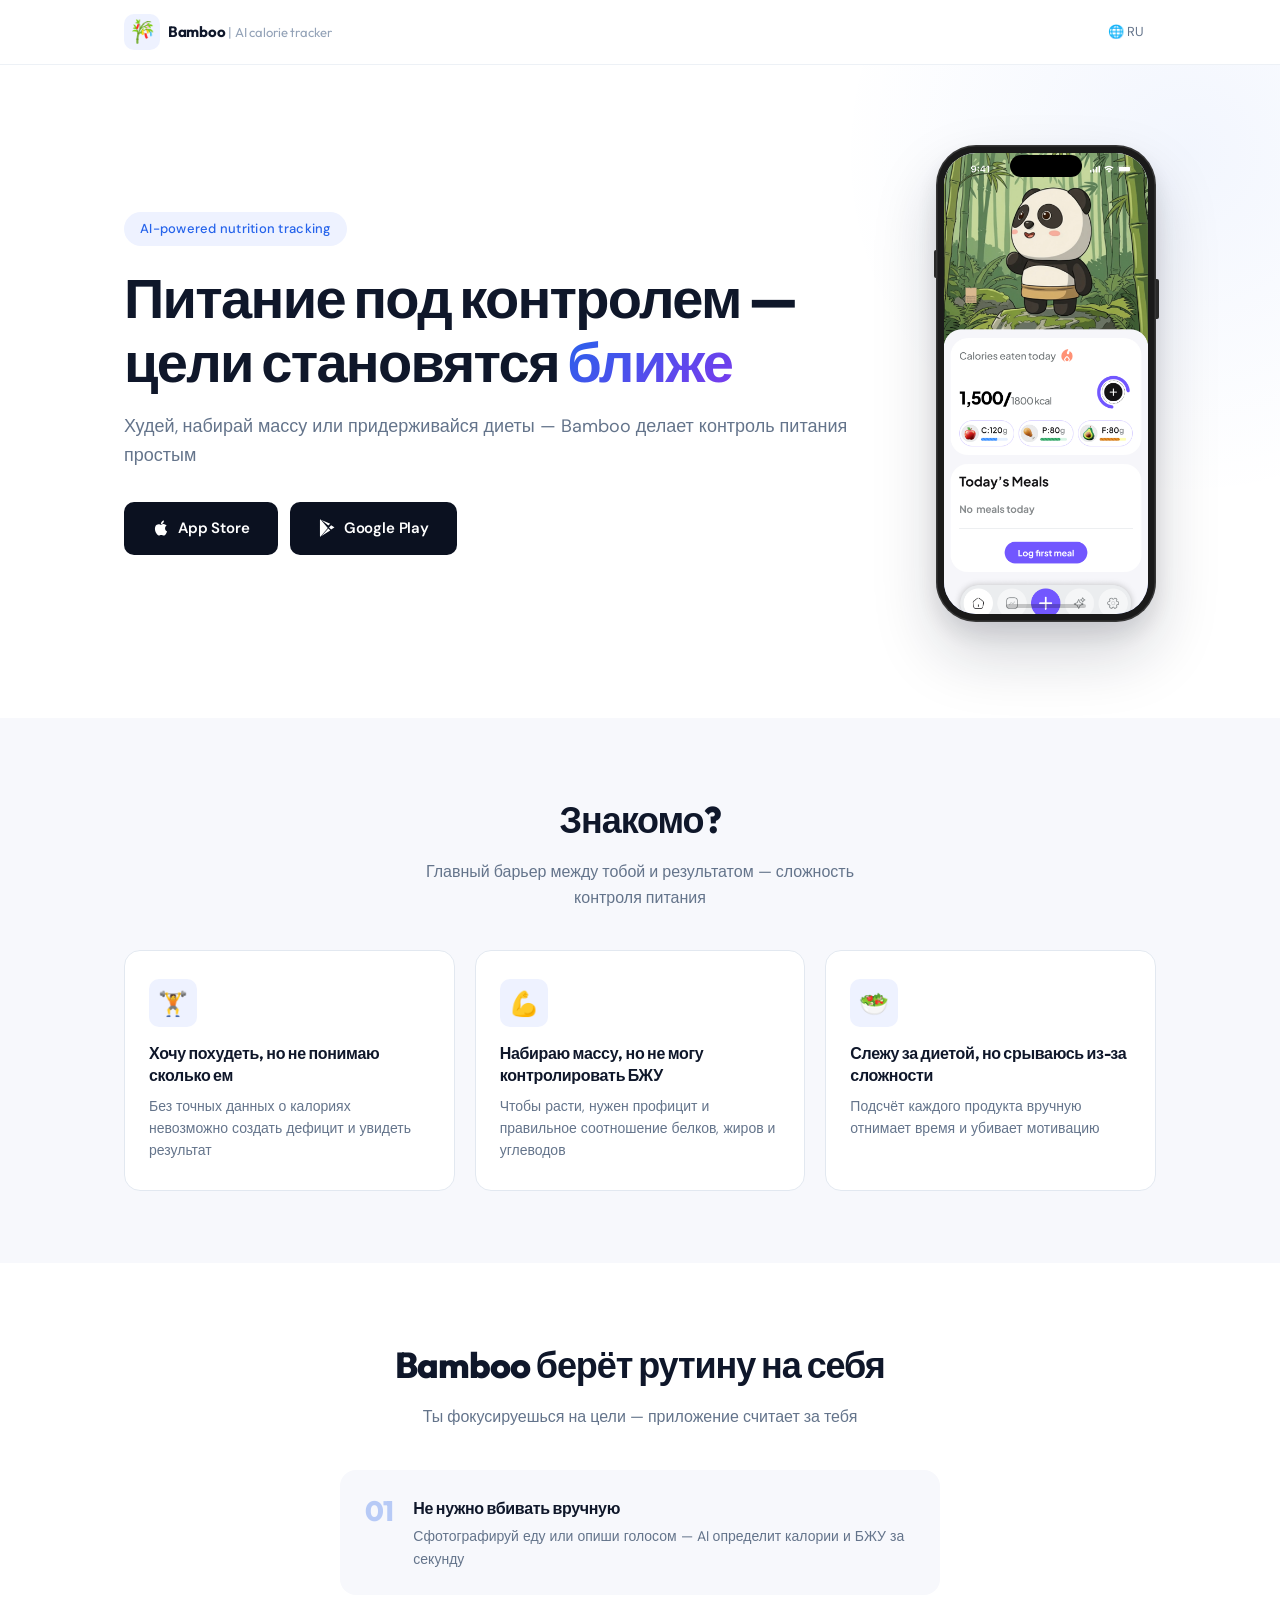
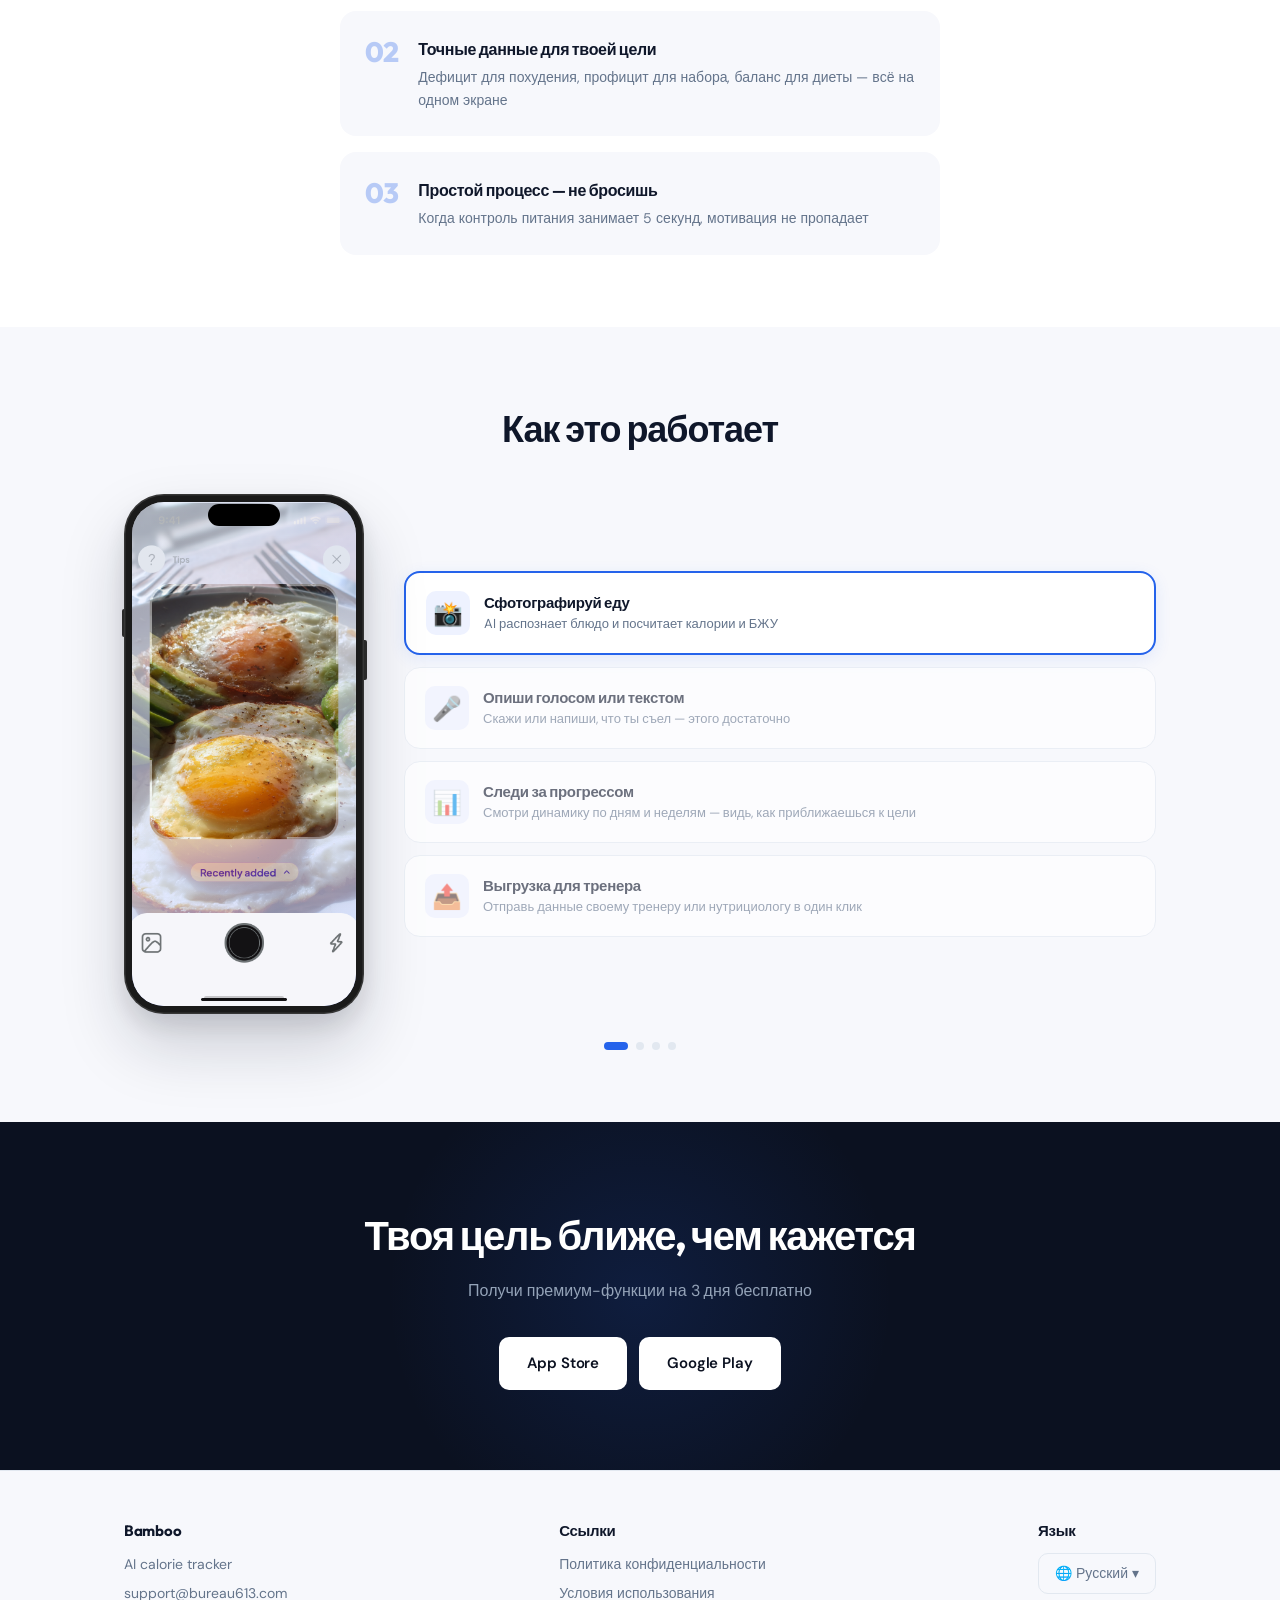
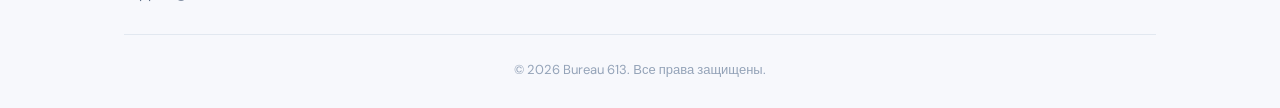
==== index.html @ 07c5c0a2 "Initial landing page for Bamboo AI Calorie Tracker - EN + RU versions with i18n support (EN, DE, PT-" ====
<!DOCTYPE html>
<html lang="ru">
<head>
  <meta charset="UTF-8">
  <meta name="viewport" content="width=device-width, initial-scale=1.0">
  <title>Bamboo — AI-трекер калорий по фото | Похудение, набор массы, контроль диеты</title>
  <meta name="description" content="Сфотографируй еду — получи точный расчёт калорий и БЖУ за секунду. Худей, набирай массу или придерживайся диеты с Bamboo.">
  <meta property="og:title" content="Bamboo — AI-трекер калорий по фото">
  <meta property="og:description" content="Контроль питания стал простым. Сфотографируй еду — AI посчитает калории и БЖУ.">
  <meta property="og:type" content="website">
  <meta property="og:locale" content="ru_RU">
  <link rel="preconnect" href="https://fonts.googleapis.com">
  <link rel="preconnect" href="https://fonts.gstatic.com" crossorigin>
  <link href="https://fonts.googleapis.com/css2?family=DM+Sans:ital,opsz,wght@0,9..40,400;0,9..40,500;0,9..40,700;1,9..40,400&family=Outfit:wght@400;600;700;800;900&display=swap" rel="stylesheet">
  <link rel="stylesheet" href="styles.css">
</head>
<body>

  <header class="header">
    <div class="container header__inner">
      <a href="/" class="header__logo">
        <div class="header__logo-icon">🎋</div>
        <span class="header__logo-text"><strong>Bamboo</strong> <span class="header__logo-divider">|</span> <span class="header__logo-tagline">AI calorie tracker</span></span>
      </a>
      <div class="header__lang">🌐 RU</div>
    </div>
  </header>

  <main>
    <section class="hero">
      <div class="hero__bg"></div>
      <div class="container hero__inner">
        <div class="hero__content anim-fade" data-anim="fade-up">
          <div class="hero__badge">AI-powered nutrition tracking</div>
          <h1 class="hero__title">Питание под контролем —<br>цели становятся <span class="hero__title-accent">ближе</span></h1>
          <p class="hero__subtitle">Худей, набирай массу или придерживайся диеты — Bamboo делает контроль питания простым</p>
          <div class="store-buttons">
            <a href="https://apps.apple.com/" class="store-button store-button--dark" target="_blank" rel="noopener">
              <svg width="18" height="18" viewBox="0 0 24 24" fill="currentColor"><path d="M18.71 19.5c-.83 1.24-1.71 2.45-3.05 2.47-1.34.03-1.77-.79-3.29-.79-1.53 0-2 .77-3.27.82-1.31.05-2.3-1.32-3.14-2.53C4.25 17 2.94 12.45 4.7 9.39c.87-1.52 2.43-2.48 4.12-2.51 1.28-.02 2.5.87 3.29.87.78 0 2.26-1.07 3.8-.91.65.03 2.47.26 3.64 1.98-.09.06-2.17 1.28-2.15 3.81.03 3.02 2.65 4.03 2.68 4.04-.03.07-.42 1.44-1.38 2.83M13 3.5c.73-.83 1.94-1.46 2.94-1.5.13 1.17-.34 2.35-1.04 3.19-.69.85-1.83 1.51-2.95 1.42-.15-1.15.41-2.35 1.05-3.11z"/></svg>
              App Store
            </a>
            <a href="https://play.google.com/" class="store-button store-button--dark" target="_blank" rel="noopener">
              <svg width="18" height="18" viewBox="0 0 24 24" fill="currentColor"><path d="M3.18 23.77L13.04 12 3.18.23C2.81.6 2.6 1.14 2.6 1.81v20.38c0 .67.21 1.21.58 1.58zM16.32 15.28l-2.53-2.53L4.6 22.68l11.72-7.4zm-2.53-6.56l2.53-2.53L4.6 1.32l9.19 7.4zM21.22 10.56l-3.72-2.15-2.78 2.78 2.78 2.78 3.72-2.15c.7-.4.7-1.06 0-1.26z"/></svg>
              Google Play
            </a>
          </div>
        </div>
        <div class="hero__phone anim-fade" data-anim="fade-up" style="animation-delay: 0.15s">
          <div class="phone-frame">
            <div class="phone-frame__notch"></div>
            <div class="phone-frame__screen">
              <img src="hero-screen.png" alt="Bamboo — трекер калорий" class="phone-frame__img">
            </div>
          </div>
        </div>
      </div>
    </section>

    <section class="pains">
      <div class="container">
        <h2 class="section-title anim-fade" data-anim="fade-up">Знакомо?</h2>
        <p class="section-subtitle anim-fade" data-anim="fade-up">Главный барьер между тобой и результатом — сложность контроля питания</p>
        <div class="pains__grid">
          <div class="pain-card anim-fade" data-anim="fade-up" style="animation-delay: 0s">
            <div class="pain-card__icon-wrap"><span class="pain-card__icon">🏋️</span></div>
            <h3 class="pain-card__title">Хочу похудеть, но не понимаю сколько ем</h3>
            <p class="pain-card__text">Без точных данных о калориях невозможно создать дефицит и увидеть результат</p>
          </div>
          <div class="pain-card anim-fade" data-anim="fade-up" style="animation-delay: 0.1s">
            <div class="pain-card__icon-wrap"><span class="pain-card__icon">💪</span></div>
            <h3 class="pain-card__title">Набираю массу, но не могу контролировать БЖУ</h3>
            <p class="pain-card__text">Чтобы расти, нужен профицит и правильное соотношение белков, жиров и углеводов</p>
          </div>
          <div class="pain-card anim-fade" data-anim="fade-up" style="animation-delay: 0.2s">
            <div class="pain-card__icon-wrap"><span class="pain-card__icon">🥗</span></div>
            <h3 class="pain-card__title">Слежу за диетой, но срываюсь из-за сложности</h3>
            <p class="pain-card__text">Подсчёт каждого продукта вручную отнимает время и убивает мотивацию</p>
          </div>
        </div>
      </div>
    </section>

    <section class="solution">
      <div class="container">
        <h2 class="section-title anim-fade" data-anim="fade-up">Bamboo берёт рутину на себя</h2>
        <p class="section-subtitle anim-fade" data-anim="fade-up">Ты фокусируешься на цели — приложение считает за тебя</p>
        <div class="solution__list">
          <div class="solution-item anim-fade" data-anim="fade-up" style="animation-delay: 0s">
            <div class="solution-item__number">01</div>
            <div class="solution-item__content">
              <h3 class="solution-item__title">Не нужно вбивать вручную</h3>
              <p class="solution-item__text">Сфотографируй еду или опиши голосом — AI определит калории и БЖУ за секунду</p>
            </div>
          </div>
          <div class="solution-item anim-fade" data-anim="fade-up" style="animation-delay: 0.1s">
            <div class="solution-item__number">02</div>
            <div class="solution-item__content">
              <h3 class="solution-item__title">Точные данные для твоей цели</h3>
              <p class="solution-item__text">Дефицит для похудения, профицит для набора, баланс для диеты — всё на одном экране</p>
            </div>
          </div>
          <div class="solution-item anim-fade" data-anim="fade-up" style="animation-delay: 0.2s">
            <div class="solution-item__number">03</div>
            <div class="solution-item__content">
              <h3 class="solution-item__title">Простой процесс — не бросишь</h3>
              <p class="solution-item__text">Когда контроль питания занимает 5 секунд, мотивация не пропадает</p>
            </div>
          </div>
        </div>
      </div>
    </section>

    <section class="features">
      <div class="container">
        <h2 class="section-title anim-fade" data-anim="fade-up">Как это работает</h2>
        <div class="features__inner">
          <div class="features__phone" id="feature-swipe">
            <div class="phone-frame phone-frame--feature">
              <div class="phone-frame__notch"></div>
              <div class="phone-frame__screen" id="feature-screen">
                <img src="feature-snap_a_photo.png" alt="Фото-анализ" class="phone-frame__img" id="feature-img">
              </div>
            </div>
          </div>
          <div class="features__mobile-text" id="feature-mobile-text">
            <h3 class="feature-mobile__title">Сфотографируй еду</h3>
            <p class="feature-mobile__text">AI распознает блюдо и посчитает калории и БЖУ</p>
          </div>
          <div class="features__list">
            <button class="feature-card feature-card--active" data-img="feature-snap_a_photo.png" data-index="0" data-title="Сфотографируй еду" data-text="AI распознает блюдо и посчитает калории и БЖУ">
              <span class="feature-card__icon">📸</span>
              <div class="feature-card__content">
                <h3 class="feature-card__title">Сфотографируй еду</h3>
                <p class="feature-card__text">AI распознает блюдо и посчитает калории и БЖУ</p>
              </div>
            </button>
            <button class="feature-card" data-img="feature-describing-meal.png" data-index="1" data-title="Опиши голосом или текстом" data-text="Скажи или напиши, что ты съел — этого достаточно">
              <span class="feature-card__icon">🎤</span>
              <div class="feature-card__content">
                <h3 class="feature-card__title">Опиши голосом или текстом</h3>
                <p class="feature-card__text">Скажи или напиши, что ты съел — этого достаточно</p>
              </div>
            </button>
            <button class="feature-card" data-img="feature-track-progress.png" data-index="2" data-title="Следи за прогрессом" data-text="Смотри динамику по дням и неделям — видь, как приближаешься к цели">
              <span class="feature-card__icon">📊</span>
              <div class="feature-card__content">
                <h3 class="feature-card__title">Следи за прогрессом</h3>
                <p class="feature-card__text">Смотри динамику по дням и неделям — видь, как приближаешься к цели</p>
              </div>
            </button>
            <button class="feature-card" data-img="feature-export.png" data-index="3" data-title="Выгрузка для тренера" data-text="Отправь данные своему тренеру или нутрициологу в один клик">
              <span class="feature-card__icon">📤</span>
              <div class="feature-card__content">
                <h3 class="feature-card__title">Выгрузка для тренера</h3>
                <p class="feature-card__text">Отправь данные своему тренеру или нутрициологу в один клик</p>
              </div>
            </button>
          </div>
        </div>
        <div class="features__dots" id="feature-dots">
          <span class="dot dot--active" data-index="0"></span>
          <span class="dot" data-index="1"></span>
          <span class="dot" data-index="2"></span>
          <span class="dot" data-index="3"></span>
        </div>
      </div>
    </section>

    <section class="cta">
      <div class="cta__glow"></div>
      <div class="container cta__inner">
        <h2 class="cta__title anim-fade" data-anim="fade-up">Твоя цель ближе, чем кажется</h2>
        <p class="cta__subtitle anim-fade" data-anim="fade-up">Получи премиум-функции на 3 дня бесплатно</p>
        <div class="store-buttons store-buttons--center anim-fade" data-anim="fade-up">
          <a href="https://apps.apple.com/" class="store-button store-button--light" target="_blank" rel="noopener">App Store</a>
          <a href="https://play.google.com/" class="store-button store-button--light" target="_blank" rel="noopener">Google Play</a>
        </div>
      </div>
    </section>
  </main>

  <footer class="footer">
    <div class="container footer__inner">
      <div class="footer__col">
        <strong class="footer__heading">Bamboo</strong>
        <span class="footer__text">AI calorie tracker</span>
        <a href="mailto:support@bureau613.com" class="footer__link">support@bureau613.com</a>
      </div>
      <div class="footer__col">
        <strong class="footer__heading">Ссылки</strong>
        <a href="#" class="footer__link">Политика конфиденциальности</a>
        <a href="#" class="footer__link">Условия использования</a>
      </div>
      <div class="footer__col">
        <strong class="footer__heading">Язык</strong>
        <div class="footer__lang-switch">🌐 Русский ▾</div>
      </div>
    </div>
    <div class="container">
      <p class="footer__copy">&copy; 2026 Bureau 613. Все права защищены.</p>
    </div>
  </footer>

  <script>
    (function () {
      var cards = document.querySelectorAll('.feature-card');
      var dots = document.querySelectorAll('.dot');
      var screen = document.getElementById('feature-screen');
      var mobileText = document.getElementById('feature-mobile-text');
      var swipeArea = document.getElementById('feature-swipe');
      var current = 0;
      var total = cards.length;

      function activate(index) {
        current = index;
        cards.forEach(function (c) { c.classList.remove('feature-card--active'); });
        dots.forEach(function (d) { d.classList.remove('dot--active'); });
        cards[index].classList.add('feature-card--active');
        dots[index].classList.add('dot--active');

        var imgSrc = cards[index].getAttribute('data-img');
        var title = cards[index].getAttribute('data-title');
        var text = cards[index].getAttribute('data-text');

        screen.style.opacity = '0';
        setTimeout(function () {
          screen.innerHTML = '<img src="' + imgSrc + '" alt="' + title + '" class="phone-frame__img">';
          screen.style.opacity = '1';
        }, 150);

        mobileText.innerHTML =
          '<h3 class="feature-mobile__title">' + title + '</h3>' +
          '<p class="feature-mobile__text">' + text + '</p>';
      }

      cards.forEach(function (card, i) {
        card.addEventListener('click', function () { activate(i); });
      });

      dots.forEach(function (dot, i) {
        dot.addEventListener('click', function () { activate(i); });
      });

      var startX = 0;
      swipeArea.addEventListener('touchstart', function (e) {
        startX = e.touches[0].clientX;
      }, { passive: true });

      swipeArea.addEventListener('touchend', function (e) {
        var diff = startX - e.changedTouches[0].clientX;
        if (Math.abs(diff) > 40) {
          if (diff > 0 && current < total - 1) activate(current + 1);
          if (diff < 0 && current > 0) activate(current - 1);
        }
      }, { passive: true });

      // Scroll animations
      var animEls = document.querySelectorAll('.anim-fade');
      var observer = new IntersectionObserver(function (entries) {
        entries.forEach(function (entry) {
          if (entry.isIntersecting) {
            entry.target.classList.add('anim-visible');
            observer.unobserve(entry.target);
          }
        });
      }, { threshold: 0.15 });
      animEls.forEach(function (el) { observer.observe(el); });
    })();
  </script>
</body>
</html>
---- styles.css ----
/* === Reset & Variables === */
*,
*::before,
*::after {
  margin: 0;
  padding: 0;
  box-sizing: border-box;
}

:root {
  --color-bg: #FFFFFF;
  --color-bg-alt: #F7F8FC;
  --color-bg-dark: #0B1120;
  --color-accent: #2563EB;
  --color-accent-light: #3B82F6;
  --color-text: #0F172A;
  --color-text-secondary: #64748B;
  --color-text-muted: #94A3B8;
  --color-border: #E2E8F0;
  --color-icon-bg: #EEF2FF;
  --color-card-shadow: rgba(15, 23, 42, 0.06);
  --font-display: 'Outfit', -apple-system, sans-serif;
  --font-body: 'DM Sans', -apple-system, sans-serif;
  --container-max: 1080px;
  --radius-sm: 10px;
  --radius-md: 16px;
  --radius-lg: 28px;
  --radius-xl: 36px;
}

html {
  font-size: 16px;
  -webkit-font-smoothing: antialiased;
  -moz-osx-font-smoothing: grayscale;
  scroll-behavior: smooth;
}

body {
  font-family: var(--font-body);
  color: var(--color-text);
  background: var(--color-bg);
  line-height: 1.65;
  overflow-x: hidden;
}

img {
  max-width: 100%;
  display: block;
}

a {
  text-decoration: none;
  color: inherit;
}

/* === Animations === */
@keyframes fadeUp {
  from {
    opacity: 0;
    transform: translateY(28px);
  }
  to {
    opacity: 1;
    transform: translateY(0);
  }
}

.anim-fade {
  opacity: 0;
  transform: translateY(28px);
}

.anim-visible {
  animation: fadeUp 0.7s cubic-bezier(0.22, 1, 0.36, 1) forwards;
}

/* === Layout === */
.container {
  width: 100%;
  max-width: var(--container-max);
  margin: 0 auto;
  padding: 0 24px;
}

/* === Header === */
.header {
  position: sticky;
  top: 0;
  z-index: 100;
  background: rgba(255, 255, 255, 0.85);
  backdrop-filter: blur(16px);
  -webkit-backdrop-filter: blur(16px);
  border-bottom: 1px solid rgba(226, 232, 240, 0.6);
}

.header__inner {
  display: flex;
  justify-content: space-between;
  align-items: center;
  height: 64px;
}

.header__logo {
  display: flex;
  align-items: center;
  gap: 8px;
  min-width: 0;
  overflow: hidden;
}

.header__logo-icon {
  font-size: 22px;
  width: 36px;
  height: 36px;
  background: var(--color-icon-bg);
  border-radius: var(--radius-sm);
  display: flex;
  align-items: center;
  justify-content: center;
}

.header__logo-text {
  font-family: var(--font-display);
  font-size: 13px;
  color: var(--color-text-muted);
  letter-spacing: -0.01em;
  white-space: nowrap;
}

.header__logo-text strong {
  font-size: 15px;
  font-weight: 700;
  color: var(--color-text);
  letter-spacing: -0.02em;
}

.header__logo-divider,
.header__logo-tagline {
  display: none;
}

@media (min-width: 768px) {
  .header__logo-divider,
  .header__logo-tagline {
    display: inline;
  }
}

.header__lang {
  font-family: var(--font-body);
  font-size: 13px;
  color: var(--color-text-secondary);
  cursor: pointer;
  padding: 6px 12px;
  border-radius: var(--radius-sm);
  transition: background 0.2s;
}

.header__lang:hover {
  background: var(--color-bg-alt);
}

.header__cta {
  font-family: var(--font-body);
  font-size: 12px;
  font-weight: 600;
  color: #FFFFFF;
  background: var(--color-bg-dark);
  padding: 6px 14px;
  border-radius: 100px;
  transition: all 0.25s;
  white-space: nowrap;
  flex-shrink: 0;
}

.header__cta:hover {
  background: var(--color-accent);
}

/* === Shared: Store Buttons (legacy) === */
.store-buttons {
  display: flex;
  gap: 12px;
  flex-wrap: wrap;
}

.store-button {
  display: inline-flex;
  align-items: center;
  gap: 8px;
  padding: 14px 28px;
  border-radius: var(--radius-sm);
  font-family: var(--font-body);
  font-size: 15px;
  font-weight: 600;
  text-align: center;
  transition: all 0.25s cubic-bezier(0.22, 1, 0.36, 1);
  letter-spacing: -0.01em;
}

.store-button:hover {
  transform: translateY(-2px);
  box-shadow: 0 8px 24px rgba(15, 23, 42, 0.15);
}

.store-button--dark {
  background: var(--color-bg-dark);
  color: #FFFFFF;
}

.store-button--light {
  background: #FFFFFF;
  color: var(--color-bg-dark);
}

.store-button--light:hover {
  box-shadow: 0 8px 24px rgba(255, 255, 255, 0.2);
}

/* === Shared: Download Button === */
.download-wrap {
  display: flex;
}

.download-wrap--center {
  justify-content: center;
}

.download-button {
  display: inline-block;
  padding: 16px 48px;
  border-radius: 100px;
  font-family: var(--font-body);
  font-size: 16px;
  font-weight: 700;
  text-align: center;
  background: var(--color-bg-dark);
  color: #FFFFFF;
  transition: all 0.25s cubic-bezier(0.22, 1, 0.36, 1);
  letter-spacing: -0.01em;
}

.download-button:hover {
  transform: translateY(-2px);
  box-shadow: 0 12px 32px rgba(15, 23, 42, 0.2);
  background: #1E293B;
}

.download-button--light {
  background: #FFFFFF;
  color: var(--color-bg-dark);
}

.download-button--light:hover {
  background: #F8FAFC;
  box-shadow: 0 12px 32px rgba(255, 255, 255, 0.15);
}

/* === Shared: Phone Frame (iPhone 17 Pro) === */
.phone-frame {
  width: 220px;
  aspect-ratio: 1290 / 2796;
  background: #1A1A1A;
  border-radius: 40px;
  padding: 8px;
  position: relative;
  flex-shrink: 0;
  box-shadow:
    0 32px 64px rgba(15, 23, 42, 0.18),
    0 12px 24px rgba(15, 23, 42, 0.10),
    inset 0 0 0 1.5px rgba(255, 255, 255, 0.12);
}

/* Side button — volume */
.phone-frame::before {
  content: '';
  position: absolute;
  left: -2.5px;
  top: 22%;
  width: 2.5px;
  height: 28px;
  background: #2A2A2A;
  border-radius: 2px 0 0 2px;
}

/* Side button — power */
.phone-frame::after {
  content: '';
  position: absolute;
  right: -2.5px;
  top: 28%;
  width: 2.5px;
  height: 40px;
  background: #2A2A2A;
  border-radius: 0 2px 2px 0;
}

.phone-frame__screen {
  width: 100%;
  height: 100%;
  background: linear-gradient(160deg, #EEF2FF 0%, #E0E7FF 40%, #C7D2FE 100%);
  border-radius: 32px;
  display: flex;
  flex-direction: column;
  align-items: center;
  justify-content: center;
  gap: 8px;
  overflow: hidden;
  position: relative;
  transition: opacity 0.3s;
}

/* Dynamic Island */
.phone-frame__notch {
  position: absolute;
  top: 10px;
  left: 50%;
  transform: translateX(-50%);
  width: 72px;
  height: 22px;
  background: #000000;
  border-radius: 20px;
  z-index: 2;
}

.phone-frame__placeholder {
  font-family: var(--font-body);
  font-size: 13px;
  color: var(--color-text-muted);
}

.phone-frame__img {
  width: 100%;
  height: 100%;
  object-fit: cover;
  object-position: top;
  border-radius: 32px;
}

/* Home indicator */
.phone-frame__screen::after {
  content: '';
  position: absolute;
  bottom: 6px;
  left: 50%;
  transform: translateX(-50%);
  width: 80px;
  height: 4px;
  background: rgba(0, 0, 0, 0.2);
  border-radius: 2px;
  z-index: 2;
}

.phone-mockup__icon {
  font-size: 42px;
}

.phone-mockup__label {
  font-family: var(--font-display);
  font-size: 14px;
  font-weight: 600;
  color: var(--color-text-secondary);
  letter-spacing: -0.01em;
}

/* === Section: Hero === */
.hero {
  padding: 64px 0 72px;
  position: relative;
  overflow: hidden;
}

.hero__bg {
  position: absolute;
  top: -40%;
  right: -20%;
  width: 700px;
  height: 700px;
  background: radial-gradient(circle, rgba(37, 99, 235, 0.06) 0%, transparent 70%);
  pointer-events: none;
}

.hero__inner {
  display: flex;
  flex-direction: column;
  gap: 48px;
  align-items: center;
  position: relative;
}

.hero__content {
  text-align: center;
}

.hero .store-buttons,
.hero .download-wrap {
  justify-content: center;
}

.hero__badge {
  display: inline-block;
  font-family: var(--font-body);
  font-size: 13px;
  font-weight: 500;
  color: var(--color-accent);
  background: var(--color-icon-bg);
  padding: 6px 16px;
  border-radius: 100px;
  margin-bottom: 20px;
  letter-spacing: 0.02em;
}

.hero__title {
  font-family: var(--font-display);
  font-size: 40px;
  font-weight: 800;
  line-height: 1.15;
  margin-bottom: 18px;
  letter-spacing: -0.03em;
}

.hero__title-accent {
  background: linear-gradient(135deg, var(--color-accent) 0%, #7C3AED 100%);
  -webkit-background-clip: text;
  -webkit-text-fill-color: transparent;
  background-clip: text;
}

.hero__subtitle {
  font-size: 17px;
  color: var(--color-text-secondary);
  margin-bottom: 32px;
  line-height: 1.6;
  max-width: 480px;
  margin-left: auto;
  margin-right: auto;
}

.hero__phone {
  display: flex;
  justify-content: center;
}

/* === Shared: Section Titles === */
.section-title {
  font-family: var(--font-display);
  font-size: 28px;
  font-weight: 800;
  text-align: center;
  margin-bottom: 10px;
  letter-spacing: -0.03em;
}

.section-subtitle {
  font-size: 16px;
  color: var(--color-text-secondary);
  text-align: center;
  margin-bottom: 40px;
  max-width: 480px;
  margin-left: auto;
  margin-right: auto;
  line-height: 1.6;
}

/* === Section: Pains === */
.pains {
  padding: 72px 0;
  background: var(--color-bg-alt);
  position: relative;
}

.pains__grid {
  display: flex;
  flex-direction: column;
  gap: 16px;
}

.pain-card {
  background: var(--color-bg);
  border: 1px solid var(--color-border);
  border-radius: var(--radius-md);
  padding: 28px 24px;
  transition: all 0.3s cubic-bezier(0.22, 1, 0.36, 1);
}

.pain-card:hover {
  transform: translateY(-4px);
  box-shadow: 0 12px 32px var(--color-card-shadow);
  border-color: transparent;
}

.pain-card__icon-wrap {
  width: 48px;
  height: 48px;
  background: var(--color-icon-bg);
  border-radius: var(--radius-sm);
  display: flex;
  align-items: center;
  justify-content: center;
  margin-bottom: 16px;
}

.pain-card__icon {
  font-size: 24px;
}

.pain-card__title {
  font-family: var(--font-display);
  font-size: 16px;
  font-weight: 700;
  margin-bottom: 8px;
  letter-spacing: -0.02em;
  line-height: 1.35;
}

.pain-card__text {
  font-size: 14px;
  color: var(--color-text-secondary);
  line-height: 1.6;
}

/* === Section: Solution === */
.solution {
  padding: 72px 0;
}

.solution__list {
  display: flex;
  flex-direction: column;
  gap: 16px;
  max-width: 600px;
  margin: 0 auto;
}

.solution-item {
  display: flex;
  align-items: flex-start;
  gap: 20px;
  background: var(--color-bg-alt);
  border-radius: var(--radius-md);
  padding: 24px;
  transition: all 0.3s cubic-bezier(0.22, 1, 0.36, 1);
  border: 1px solid transparent;
}

.solution-item:hover {
  background: var(--color-bg);
  border-color: var(--color-border);
  box-shadow: 0 8px 24px var(--color-card-shadow);
}

.solution-item__number {
  font-family: var(--font-display);
  font-size: 28px;
  font-weight: 800;
  color: var(--color-accent);
  opacity: 0.3;
  line-height: 1;
  flex-shrink: 0;
  letter-spacing: -0.03em;
  padding-top: 2px;
}

.solution-item__title {
  font-family: var(--font-display);
  font-size: 16px;
  font-weight: 700;
  margin-bottom: 4px;
  letter-spacing: -0.02em;
}

.solution-item__text {
  font-size: 14px;
  color: var(--color-text-secondary);
  line-height: 1.6;
}

/* === Section: Features === */
.features {
  padding: 72px 0;
  background: var(--color-bg-alt);
}

.features__inner {
  display: flex;
  flex-direction: column;
  gap: 32px;
  align-items: center;
  margin-top: 36px;
}

.features__phone {
  display: flex;
  justify-content: center;
}

.phone-frame--feature {
  width: 200px;
}

/* Mobile: text below phone */
.features__mobile-text {
  text-align: center;
  padding: 0 12px;
}

.feature-mobile__title {
  font-family: var(--font-display);
  font-size: 17px;
  font-weight: 700;
  margin-bottom: 6px;
  letter-spacing: -0.02em;
}

.feature-mobile__text {
  font-size: 15px;
  color: var(--color-text-secondary);
  line-height: 1.6;
}

/* Desktop: card list (hidden on mobile) */
.features__list {
  display: none;
  flex-direction: column;
  gap: 12px;
  width: 100%;
}

.feature-card {
  display: flex;
  align-items: center;
  gap: 14px;
  background: var(--color-bg);
  border: 1px solid var(--color-border);
  border-radius: var(--radius-md);
  padding: 18px 20px;
  cursor: pointer;
  opacity: 0.6;
  transition: all 0.3s cubic-bezier(0.22, 1, 0.36, 1);
  text-align: left;
  font-family: inherit;
  font-size: inherit;
  color: inherit;
  width: 100%;
}

.feature-card:hover {
  opacity: 0.85;
  border-color: var(--color-accent-light);
}

.feature-card--active {
  border: 2px solid var(--color-accent);
  opacity: 1;
  background: var(--color-bg);
  box-shadow: 0 4px 16px rgba(37, 99, 235, 0.1);
}

.feature-card--active:hover {
  opacity: 1;
}

.feature-card__icon {
  font-size: 24px;
  flex-shrink: 0;
  width: 44px;
  height: 44px;
  background: var(--color-icon-bg);
  border-radius: var(--radius-sm);
  display: flex;
  align-items: center;
  justify-content: center;
}

.feature-card__title {
  font-family: var(--font-display);
  font-size: 15px;
  font-weight: 700;
  margin-bottom: 2px;
  letter-spacing: -0.02em;
}

.feature-card__text {
  font-size: 13px;
  color: var(--color-text-secondary);
  line-height: 1.5;
}

.features__dots {
  display: flex;
  gap: 8px;
  justify-content: center;
  margin-top: 28px;
}

.dot {
  width: 8px;
  height: 8px;
  border-radius: 50%;
  background: var(--color-border);
  cursor: pointer;
  transition: all 0.25s;
}

.dot--active {
  background: var(--color-accent);
  width: 24px;
  border-radius: 4px;
}

/* === Section: CTA === */
.cta {
  padding: 80px 0;
  background: var(--color-bg-dark);
  text-align: center;
  position: relative;
  overflow: hidden;
}

.cta__glow {
  position: absolute;
  top: 50%;
  left: 50%;
  transform: translate(-50%, -50%);
  width: 600px;
  height: 400px;
  background: radial-gradient(circle, rgba(37, 99, 235, 0.15) 0%, transparent 70%);
  pointer-events: none;
}

.cta__title {
  font-family: var(--font-display);
  font-size: 30px;
  font-weight: 800;
  color: #FFFFFF;
  margin-bottom: 10px;
  letter-spacing: -0.03em;
  position: relative;
}

.cta__subtitle {
  font-size: 16px;
  color: var(--color-text-muted);
  margin-bottom: 32px;
  position: relative;
}

.store-buttons--center {
  justify-content: center;
  position: relative;
}

/* === Footer === */
.footer {
  padding: 48px 0 28px;
  background: var(--color-bg-alt);
  border-top: 1px solid var(--color-border);
}

.footer__inner {
  display: flex;
  flex-direction: column;
  gap: 32px;
  margin-bottom: 28px;
}

.footer__col {
  display: flex;
  flex-direction: column;
  gap: 6px;
}

.footer__heading {
  font-family: var(--font-display);
  font-size: 15px;
  font-weight: 700;
  color: var(--color-text);
  margin-bottom: 4px;
  letter-spacing: -0.02em;
}

.footer__text {
  font-size: 14px;
  color: var(--color-text-secondary);
}

.footer__link {
  font-size: 14px;
  color: var(--color-text-secondary);
  transition: color 0.2s;
}

.footer__link:hover {
  color: var(--color-accent);
}

.footer__lang-switch {
  font-size: 14px;
  color: var(--color-text-secondary);
  border: 1px solid var(--color-border);
  padding: 8px 16px;
  border-radius: var(--radius-sm);
  cursor: pointer;
  display: inline-block;
  transition: all 0.2s;
}

.footer__lang-switch:hover {
  border-color: var(--color-accent);
  color: var(--color-accent);
}

.footer__copy {
  text-align: center;
  font-size: 13px;
  color: var(--color-text-muted);
  padding-top: 24px;
  border-top: 1px solid var(--color-border);
}

/* === Language Picker === */
.lang-picker {
  position: relative;
}

.lang-picker__toggle {
  font-family: var(--font-body);
  font-size: 14px;
  color: var(--color-text-secondary);
  border: 1px solid var(--color-border);
  padding: 8px 16px;
  border-radius: var(--radius-sm);
  cursor: pointer;
  background: var(--color-bg);
  transition: all 0.2s;
  display: inline-block;
}

.lang-picker__toggle:hover {
  border-color: var(--color-accent);
  color: var(--color-accent);
}

.lang-picker__dropdown {
  display: none;
  position: absolute;
  bottom: 100%;
  left: 0;
  margin-bottom: 8px;
  background: var(--color-bg);
  border: 1px solid var(--color-border);
  border-radius: var(--radius-sm);
  box-shadow: 0 8px 24px var(--color-card-shadow);
  overflow: hidden;
  min-width: 160px;
  z-index: 50;
}

.lang-picker__dropdown--open {
  display: block;
}

.lang-picker__option {
  display: block;
  width: 100%;
  padding: 10px 16px;
  font-family: var(--font-body);
  font-size: 14px;
  color: var(--color-text);
  background: none;
  border: none;
  cursor: pointer;
  text-align: left;
  transition: background 0.15s;
}

.lang-picker__option:hover {
  background: var(--color-bg-alt);
}

.lang-picker__option--active {
  color: var(--color-accent);
  font-weight: 600;
}

/* === RTL Support === */
[dir="rtl"] {
  direction: rtl;
  text-align: right;
}

[dir="rtl"] .header__inner {
  flex-direction: row-reverse;
}

[dir="rtl"] .header__logo {
  flex-direction: row-reverse;
}

[dir="rtl"] .hero__inner {
  flex-direction: column;
}

[dir="rtl"] .hero__content {
  text-align: center;
}

[dir="rtl"] .hero .download-wrap {
  justify-content: center;
}

[dir="rtl"] .solution-item {
  flex-direction: row-reverse;
}

[dir="rtl"] .feature-card {
  flex-direction: row-reverse;
  text-align: right;
}

[dir="rtl"] .features__dots {
  direction: ltr;
}

[dir="rtl"] .pain-card {
  text-align: right;
}

[dir="rtl"] .section-title,
[dir="rtl"] .section-subtitle {
  text-align: center;
}

[dir="rtl"] .lang-picker__dropdown {
  left: auto;
  right: 0;
}

[dir="rtl"] .lang-picker__option {
  text-align: right;
}

[dir="rtl"] .footer__col {
  align-items: flex-start;
}

@media (min-width: 768px) {
  [dir="rtl"] .hero__inner {
    flex-direction: row-reverse;
  }

  [dir="rtl"] .hero__content {
    text-align: right;
  }

  [dir="rtl"] .hero .download-wrap {
    justify-content: flex-end;
  }

  [dir="rtl"] .features__inner {
    flex-direction: row-reverse;
  }

  [dir="rtl"] .footer__inner {
    flex-direction: row-reverse;
  }
}

/* === Desktop === */
@media (min-width: 768px) {
  .hero {
    padding: 80px 0 96px;
  }

  .hero__inner {
    flex-direction: row;
    gap: 56px;
  }

  .hero__content {
    flex: 1;
    text-align: left;
  }

  .hero .store-buttons,
  .hero .download-wrap {
    justify-content: flex-start;
  }

  .hero__title {
    font-size: 56px;
  }

  .hero__subtitle {
    font-size: 18px;
    margin-left: 0;
    max-width: none;
  }

  .hero__badge {
    margin-left: 0;
  }

  .pains__grid {
    flex-direction: row;
    gap: 20px;
  }

  .pain-card {
    flex: 1;
  }

  .section-title {
    font-size: 36px;
  }

  .features__inner {
    flex-direction: row;
    gap: 40px;
  }

  .features__mobile-text {
    display: none;
  }

  .features__list {
    display: flex;
    flex: 1;
  }

  .phone-frame--feature {
    width: 240px;
  }

  .cta__title {
    font-size: 40px;
  }

  .footer__inner {
    flex-direction: row;
    justify-content: space-between;
  }
}
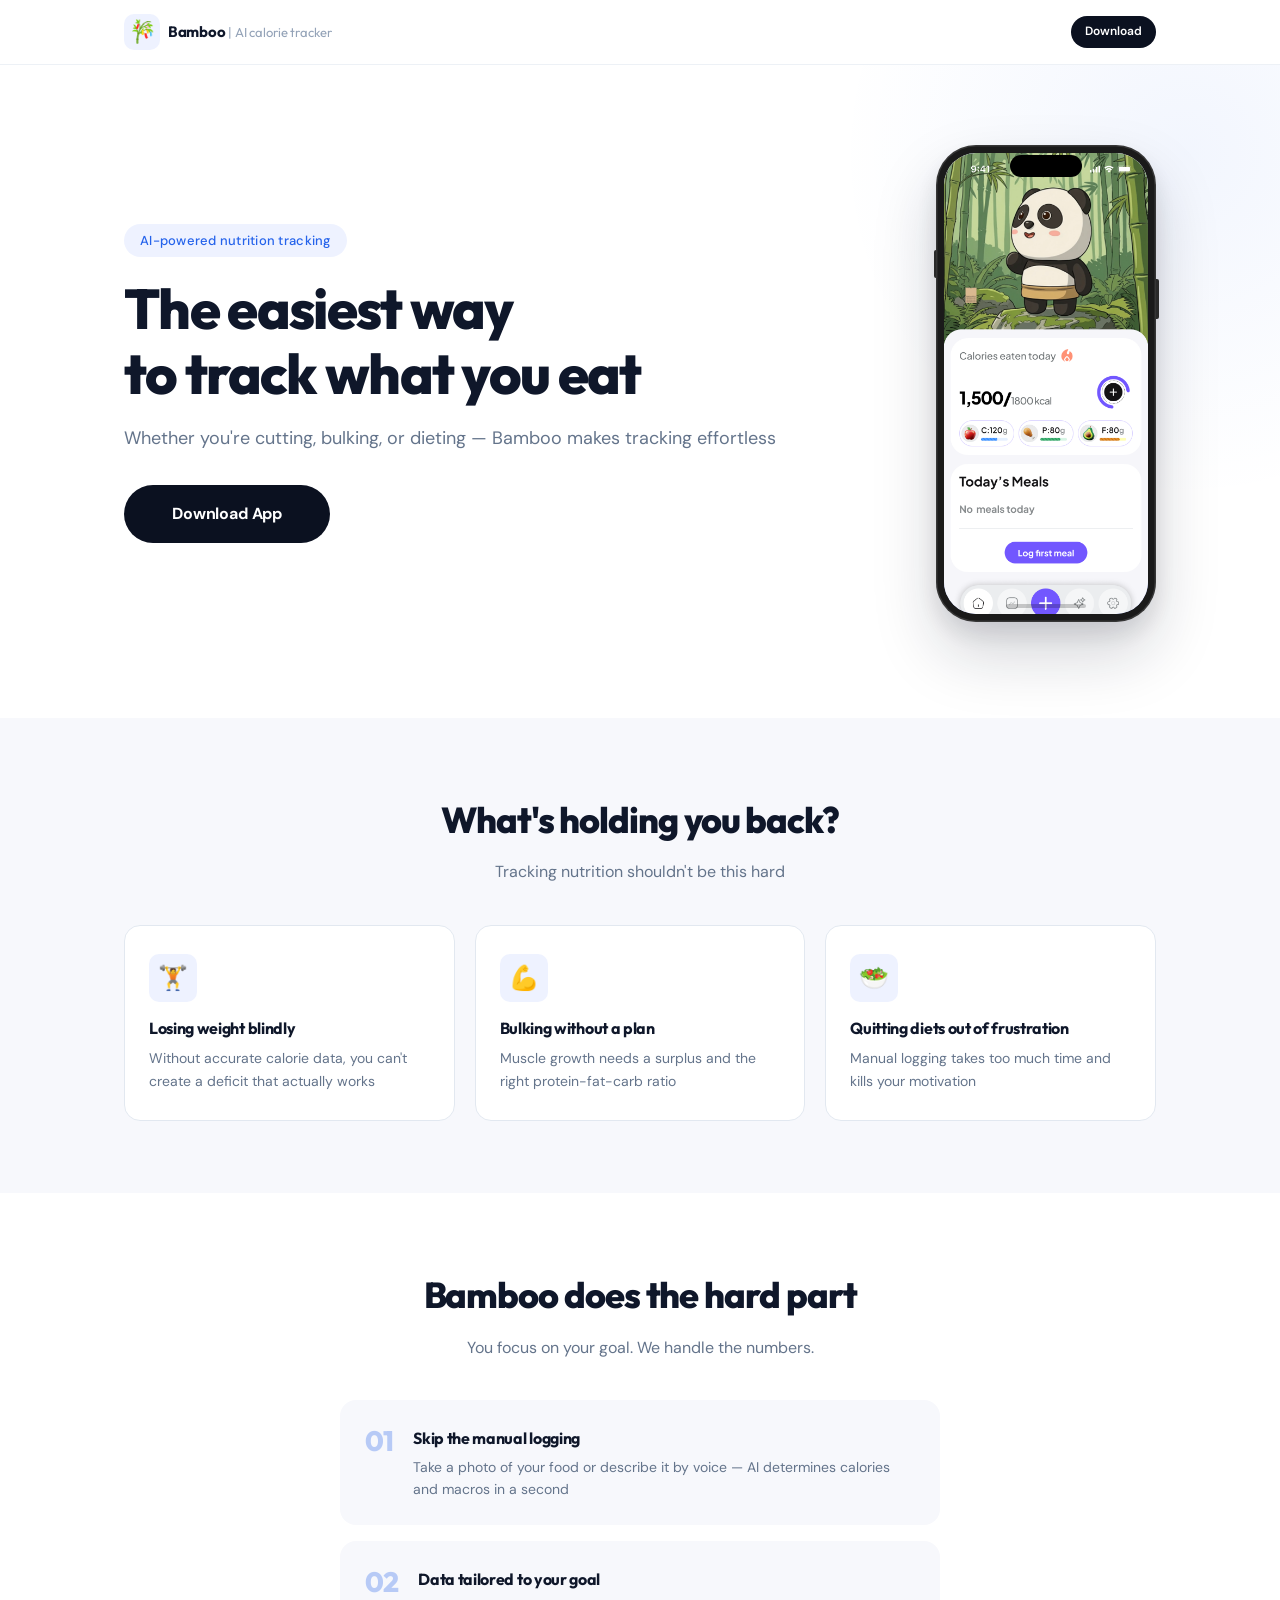
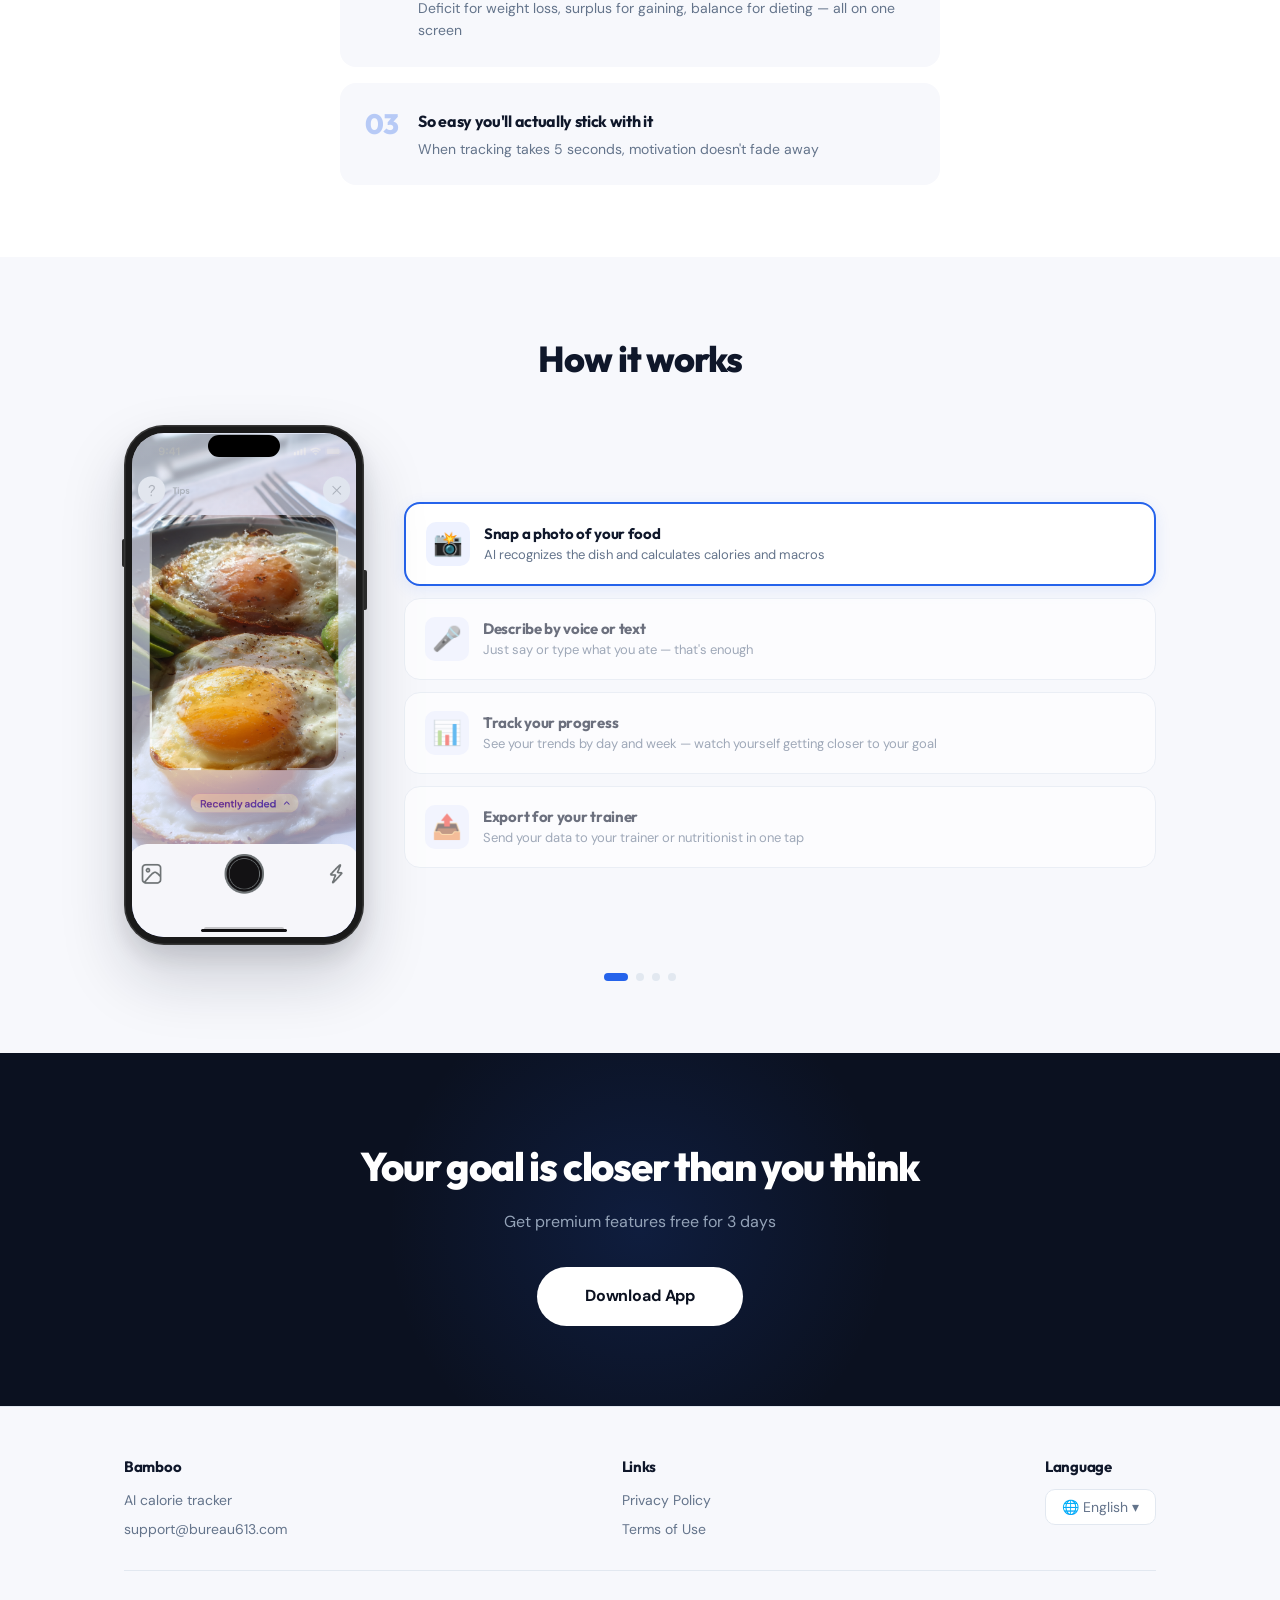
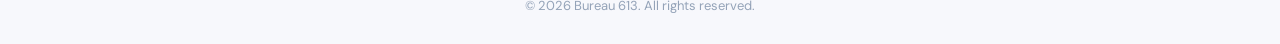
==== commit debd0fad: "Unified multilingual landing with Manrope for Cyrillic - Merged RU + EN into single index.html with " ====
--- a/index.html
+++ b/index.html
@@ -1,17 +1,17 @@
 <!DOCTYPE html>
-<html lang="ru">
+<html lang="en" dir="ltr">
 <head>
   <meta charset="UTF-8">
   <meta name="viewport" content="width=device-width, initial-scale=1.0">
-  <title>Bamboo — AI-трекер калорий по фото | Похудение, набор массы, контроль диеты</title>
-  <meta name="description" content="Сфотографируй еду — получи точный расчёт калорий и БЖУ за секунду. Худей, набирай массу или придерживайся диеты с Bamboo.">
-  <meta property="og:title" content="Bamboo — AI-трекер калорий по фото">
-  <meta property="og:description" content="Контроль питания стал простым. Сфотографируй еду — AI посчитает калории и БЖУ.">
+  <title>Bamboo — AI Calorie Tracker by Photo | Weight Loss, Muscle Gain, Diet Control</title>
+  <meta name="description" content="Snap a photo of your food — get instant calorie and macro breakdown. Lose weight, gain muscle, or stick to your diet with Bamboo.">
+  <meta property="og:title" content="Bamboo — AI Calorie Tracker by Photo">
+  <meta property="og:description" content="Nutrition tracking made simple. Snap a photo — AI calculates calories and macros.">
   <meta property="og:type" content="website">
-  <meta property="og:locale" content="ru_RU">
+  <meta property="og:locale" content="en_US">
   <link rel="preconnect" href="https://fonts.googleapis.com">
   <link rel="preconnect" href="https://fonts.gstatic.com" crossorigin>
-  <link href="https://fonts.googleapis.com/css2?family=DM+Sans:ital,opsz,wght@0,9..40,400;0,9..40,500;0,9..40,700;1,9..40,400&family=Outfit:wght@400;600;700;800;900&display=swap" rel="stylesheet">
+  <link href="https://fonts.googleapis.com/css2?family=DM+Sans:ital,opsz,wght@0,9..40,400;0,9..40,500;0,9..40,700;1,9..40,400&family=Manrope:wght@400;500;600;700;800&family=Outfit:wght@400;600;700;800;900&display=swap" rel="stylesheet">
   <link rel="stylesheet" href="styles.css">
 </head>
 <body>
@@ -22,7 +22,7 @@
         <div class="header__logo-icon">🎋</div>
         <span class="header__logo-text"><strong>Bamboo</strong> <span class="header__logo-divider">|</span> <span class="header__logo-tagline">AI calorie tracker</span></span>
       </a>
-      <div class="header__lang">🌐 RU</div>
+      <a href="https://apps.apple.com/" class="header__cta" target="_blank" rel="noopener" data-i18n="header_cta">Download</a>
     </div>
   </header>
 
@@ -31,25 +31,18 @@
       <div class="hero__bg"></div>
       <div class="container hero__inner">
         <div class="hero__content anim-fade" data-anim="fade-up">
-          <div class="hero__badge">AI-powered nutrition tracking</div>
-          <h1 class="hero__title">Питание под контролем —<br>цели становятся <span class="hero__title-accent">ближе</span></h1>
-          <p class="hero__subtitle">Худей, набирай массу или придерживайся диеты — Bamboo делает контроль питания простым</p>
-          <div class="store-buttons">
-            <a href="https://apps.apple.com/" class="store-button store-button--dark" target="_blank" rel="noopener">
-              <svg width="18" height="18" viewBox="0 0 24 24" fill="currentColor"><path d="M18.71 19.5c-.83 1.24-1.71 2.45-3.05 2.47-1.34.03-1.77-.79-3.29-.79-1.53 0-2 .77-3.27.82-1.31.05-2.3-1.32-3.14-2.53C4.25 17 2.94 12.45 4.7 9.39c.87-1.52 2.43-2.48 4.12-2.51 1.28-.02 2.5.87 3.29.87.78 0 2.26-1.07 3.8-.91.65.03 2.47.26 3.64 1.98-.09.06-2.17 1.28-2.15 3.81.03 3.02 2.65 4.03 2.68 4.04-.03.07-.42 1.44-1.38 2.83M13 3.5c.73-.83 1.94-1.46 2.94-1.5.13 1.17-.34 2.35-1.04 3.19-.69.85-1.83 1.51-2.95 1.42-.15-1.15.41-2.35 1.05-3.11z"/></svg>
-              App Store
-            </a>
-            <a href="https://play.google.com/" class="store-button store-button--dark" target="_blank" rel="noopener">
-              <svg width="18" height="18" viewBox="0 0 24 24" fill="currentColor"><path d="M3.18 23.77L13.04 12 3.18.23C2.81.6 2.6 1.14 2.6 1.81v20.38c0 .67.21 1.21.58 1.58zM16.32 15.28l-2.53-2.53L4.6 22.68l11.72-7.4zm-2.53-6.56l2.53-2.53L4.6 1.32l9.19 7.4zM21.22 10.56l-3.72-2.15-2.78 2.78 2.78 2.78 3.72-2.15c.7-.4.7-1.06 0-1.26z"/></svg>
-              Google Play
-            </a>
+          <div class="hero__badge" data-i18n="hero_badge">AI-powered nutrition tracking</div>
+          <h1 class="hero__title" data-i18n="hero_title">The easiest way<br>to track what you eat</h1>
+          <p class="hero__subtitle" data-i18n="hero_subtitle">Whether you're cutting, bulking, or dieting — Bamboo makes tracking effortless</p>
+          <div class="download-wrap">
+            <a href="https://apps.apple.com/" class="download-button" target="_blank" rel="noopener" data-i18n="download_app">Download App</a>
           </div>
         </div>
         <div class="hero__phone anim-fade" data-anim="fade-up" style="animation-delay: 0.15s">
           <div class="phone-frame">
             <div class="phone-frame__notch"></div>
             <div class="phone-frame__screen">
-              <img src="hero-screen.png" alt="Bamboo — трекер калорий" class="phone-frame__img">
+              <img src="hero-screen.png" alt="Bamboo app — calorie tracking dashboard" class="phone-frame__img">
             </div>
           </div>
         </div>
@@ -58,23 +51,23 @@
 
     <section class="pains">
       <div class="container">
-        <h2 class="section-title anim-fade" data-anim="fade-up">Знакомо?</h2>
-        <p class="section-subtitle anim-fade" data-anim="fade-up">Главный барьер между тобой и результатом — сложность контроля питания</p>
+        <h2 class="section-title anim-fade" data-anim="fade-up" data-i18n="pains_title">What's holding you back?</h2>
+        <p class="section-subtitle anim-fade" data-anim="fade-up" data-i18n="pains_subtitle">Tracking nutrition shouldn't be this hard</p>
         <div class="pains__grid">
           <div class="pain-card anim-fade" data-anim="fade-up" style="animation-delay: 0s">
             <div class="pain-card__icon-wrap"><span class="pain-card__icon">🏋️</span></div>
-            <h3 class="pain-card__title">Хочу похудеть, но не понимаю сколько ем</h3>
-            <p class="pain-card__text">Без точных данных о калориях невозможно создать дефицит и увидеть результат</p>
+            <h3 class="pain-card__title" data-i18n="pain1_title">Losing weight blindly</h3>
+            <p class="pain-card__text" data-i18n="pain1_text">Without accurate calorie data, you can't create a deficit that actually works</p>
           </div>
           <div class="pain-card anim-fade" data-anim="fade-up" style="animation-delay: 0.1s">
             <div class="pain-card__icon-wrap"><span class="pain-card__icon">💪</span></div>
-            <h3 class="pain-card__title">Набираю массу, но не могу контролировать БЖУ</h3>
-            <p class="pain-card__text">Чтобы расти, нужен профицит и правильное соотношение белков, жиров и углеводов</p>
+            <h3 class="pain-card__title" data-i18n="pain2_title">Bulking without a plan</h3>
+            <p class="pain-card__text" data-i18n="pain2_text">Muscle growth needs a surplus and the right protein-fat-carb ratio</p>
           </div>
           <div class="pain-card anim-fade" data-anim="fade-up" style="animation-delay: 0.2s">
             <div class="pain-card__icon-wrap"><span class="pain-card__icon">🥗</span></div>
-            <h3 class="pain-card__title">Слежу за диетой, но срываюсь из-за сложности</h3>
-            <p class="pain-card__text">Подсчёт каждого продукта вручную отнимает время и убивает мотивацию</p>
+            <h3 class="pain-card__title" data-i18n="pain3_title">Quitting diets out of frustration</h3>
+            <p class="pain-card__text" data-i18n="pain3_text">Manual logging takes too much time and kills your motivation</p>
           </div>
         </div>
       </div>
@@ -82,28 +75,28 @@
 
     <section class="solution">
       <div class="container">
-        <h2 class="section-title anim-fade" data-anim="fade-up">Bamboo берёт рутину на себя</h2>
-        <p class="section-subtitle anim-fade" data-anim="fade-up">Ты фокусируешься на цели — приложение считает за тебя</p>
+        <h2 class="section-title anim-fade" data-anim="fade-up" data-i18n="solution_title">Bamboo does the hard part</h2>
+        <p class="section-subtitle anim-fade" data-anim="fade-up" data-i18n="solution_subtitle">You focus on your goal. We handle the numbers.</p>
         <div class="solution__list">
           <div class="solution-item anim-fade" data-anim="fade-up" style="animation-delay: 0s">
             <div class="solution-item__number">01</div>
             <div class="solution-item__content">
-              <h3 class="solution-item__title">Не нужно вбивать вручную</h3>
-              <p class="solution-item__text">Сфотографируй еду или опиши голосом — AI определит калории и БЖУ за секунду</p>
+              <h3 class="solution-item__title" data-i18n="sol1_title">Skip the manual logging</h3>
+              <p class="solution-item__text" data-i18n="sol1_text">Take a photo of your food or describe it by voice — AI determines calories and macros in a second</p>
             </div>
           </div>
           <div class="solution-item anim-fade" data-anim="fade-up" style="animation-delay: 0.1s">
             <div class="solution-item__number">02</div>
             <div class="solution-item__content">
-              <h3 class="solution-item__title">Точные данные для твоей цели</h3>
-              <p class="solution-item__text">Дефицит для похудения, профицит для набора, баланс для диеты — всё на одном экране</p>
+              <h3 class="solution-item__title" data-i18n="sol2_title">Data tailored to your goal</h3>
+              <p class="solution-item__text" data-i18n="sol2_text">Deficit for weight loss, surplus for gaining, balance for dieting — all on one screen</p>
             </div>
           </div>
           <div class="solution-item anim-fade" data-anim="fade-up" style="animation-delay: 0.2s">
             <div class="solution-item__number">03</div>
             <div class="solution-item__content">
-              <h3 class="solution-item__title">Простой процесс — не бросишь</h3>
-              <p class="solution-item__text">Когда контроль питания занимает 5 секунд, мотивация не пропадает</p>
+              <h3 class="solution-item__title" data-i18n="sol3_title">So easy you'll actually stick with it</h3>
+              <p class="solution-item__text" data-i18n="sol3_text">When tracking takes 5 seconds, motivation doesn't fade away</p>
             </div>
           </div>
         </div>
@@ -112,47 +105,47 @@
 
     <section class="features">
       <div class="container">
-        <h2 class="section-title anim-fade" data-anim="fade-up">Как это работает</h2>
+        <h2 class="section-title anim-fade" data-anim="fade-up" data-i18n="features_title">How it works</h2>
         <div class="features__inner">
           <div class="features__phone" id="feature-swipe">
             <div class="phone-frame phone-frame--feature">
               <div class="phone-frame__notch"></div>
               <div class="phone-frame__screen" id="feature-screen">
-                <img src="feature-snap_a_photo.png" alt="Фото-анализ" class="phone-frame__img" id="feature-img">
+                <img src="feature-snap_a_photo.png" alt="Photo analysis feature" class="phone-frame__img" id="feature-img">
               </div>
             </div>
           </div>
           <div class="features__mobile-text" id="feature-mobile-text">
-            <h3 class="feature-mobile__title">Сфотографируй еду</h3>
-            <p class="feature-mobile__text">AI распознает блюдо и посчитает калории и БЖУ</p>
+            <h3 class="feature-mobile__title" data-i18n="feat1_title">Snap a photo of your food</h3>
+            <p class="feature-mobile__text" data-i18n="feat1_text">AI recognizes the dish and calculates calories and macros</p>
           </div>
           <div class="features__list">
-            <button class="feature-card feature-card--active" data-img="feature-snap_a_photo.png" data-index="0" data-title="Сфотографируй еду" data-text="AI распознает блюдо и посчитает калории и БЖУ">
+            <button class="feature-card feature-card--active" data-img="feature-snap_a_photo.png" data-index="0" data-i18n-title="feat1_title" data-i18n-text="feat1_text">
               <span class="feature-card__icon">📸</span>
               <div class="feature-card__content">
-                <h3 class="feature-card__title">Сфотографируй еду</h3>
-                <p class="feature-card__text">AI распознает блюдо и посчитает калории и БЖУ</p>
+                <h3 class="feature-card__title" data-i18n="feat1_title">Snap a photo of your food</h3>
+                <p class="feature-card__text" data-i18n="feat1_text">AI recognizes the dish and calculates calories and macros</p>
               </div>
             </button>
-            <button class="feature-card" data-img="feature-describing-meal.png" data-index="1" data-title="Опиши голосом или текстом" data-text="Скажи или напиши, что ты съел — этого достаточно">
+            <button class="feature-card" data-img="feature-describing-meal.png" data-index="1" data-i18n-title="feat2_title" data-i18n-text="feat2_text">
               <span class="feature-card__icon">🎤</span>
               <div class="feature-card__content">
-                <h3 class="feature-card__title">Опиши голосом или текстом</h3>
-                <p class="feature-card__text">Скажи или напиши, что ты съел — этого достаточно</p>
+                <h3 class="feature-card__title" data-i18n="feat2_title">Describe by voice or text</h3>
+                <p class="feature-card__text" data-i18n="feat2_text">Just say or type what you ate — that's enough</p>
               </div>
             </button>
-            <button class="feature-card" data-img="feature-track-progress.png" data-index="2" data-title="Следи за прогрессом" data-text="Смотри динамику по дням и неделям — видь, как приближаешься к цели">
+            <button class="feature-card" data-img="feature-track-progress.png" data-index="2" data-i18n-title="feat3_title" data-i18n-text="feat3_text">
               <span class="feature-card__icon">📊</span>
               <div class="feature-card__content">
-                <h3 class="feature-card__title">Следи за прогрессом</h3>
-                <p class="feature-card__text">Смотри динамику по дням и неделям — видь, как приближаешься к цели</p>
+                <h3 class="feature-card__title" data-i18n="feat3_title">Track your progress</h3>
+                <p class="feature-card__text" data-i18n="feat3_text">See your trends by day and week — watch yourself getting closer to your goal</p>
               </div>
             </button>
-            <button class="feature-card" data-img="feature-export.png" data-index="3" data-title="Выгрузка для тренера" data-text="Отправь данные своему тренеру или нутрициологу в один клик">
+            <button class="feature-card" data-img="feature-export.png" data-index="3" data-i18n-title="feat4_title" data-i18n-text="feat4_text">
               <span class="feature-card__icon">📤</span>
               <div class="feature-card__content">
-                <h3 class="feature-card__title">Выгрузка для тренера</h3>
-                <p class="feature-card__text">Отправь данные своему тренеру или нутрициологу в один клик</p>
+                <h3 class="feature-card__title" data-i18n="feat4_title">Export for your trainer</h3>
+                <p class="feature-card__text" data-i18n="feat4_text">Send your data to your trainer or nutritionist in one tap</p>
               </div>
             </button>
           </div>
@@ -169,11 +162,10 @@
     <section class="cta">
       <div class="cta__glow"></div>
       <div class="container cta__inner">
-        <h2 class="cta__title anim-fade" data-anim="fade-up">Твоя цель ближе, чем кажется</h2>
-        <p class="cta__subtitle anim-fade" data-anim="fade-up">Получи премиум-функции на 3 дня бесплатно</p>
-        <div class="store-buttons store-buttons--center anim-fade" data-anim="fade-up">
-          <a href="https://apps.apple.com/" class="store-button store-button--light" target="_blank" rel="noopener">App Store</a>
-          <a href="https://play.google.com/" class="store-button store-button--light" target="_blank" rel="noopener">Google Play</a>
+        <h2 class="cta__title anim-fade" data-anim="fade-up" data-i18n="cta_title">Your goal is closer than you think</h2>
+        <p class="cta__subtitle anim-fade" data-anim="fade-up" data-i18n="cta_subtitle">Get premium features free for 3 days</p>
+        <div class="download-wrap download-wrap--center anim-fade" data-anim="fade-up">
+          <a href="https://apps.apple.com/" class="download-button download-button--light" target="_blank" rel="noopener" data-i18n="download_app">Download App</a>
         </div>
       </div>
     </section>
@@ -187,85 +179,427 @@
         <a href="mailto:support@bureau613.com" class="footer__link">support@bureau613.com</a>
       </div>
       <div class="footer__col">
-        <strong class="footer__heading">Ссылки</strong>
-        <a href="#" class="footer__link">Политика конфиденциальности</a>
-        <a href="#" class="footer__link">Условия использования</a>
+        <strong class="footer__heading" data-i18n="footer_links">Links</strong>
+        <a href="#" class="footer__link" data-i18n="footer_privacy">Privacy Policy</a>
+        <a href="#" class="footer__link" data-i18n="footer_terms">Terms of Use</a>
       </div>
       <div class="footer__col">
-        <strong class="footer__heading">Язык</strong>
-        <div class="footer__lang-switch">🌐 Русский ▾</div>
+        <strong class="footer__heading" data-i18n="footer_lang_label">Language</strong>
+        <div class="lang-picker" id="lang-picker">
+          <button class="lang-picker__toggle" id="lang-toggle">🌐 English ▾</button>
+          <div class="lang-picker__dropdown" id="lang-dropdown">
+            <button class="lang-picker__option lang-picker__option--active" data-lang="en">English</button>
+            <button class="lang-picker__option" data-lang="ru">Русский</button>
+            <button class="lang-picker__option" data-lang="de">Deutsch</button>
+            <button class="lang-picker__option" data-lang="pt">Português</button>
+            <button class="lang-picker__option" data-lang="fr">Français</button>
+            <button class="lang-picker__option" data-lang="ar">العربية</button>
+          </div>
+        </div>
       </div>
     </div>
     <div class="container">
-      <p class="footer__copy">&copy; 2026 Bureau 613. Все права защищены.</p>
+      <p class="footer__copy" data-i18n="footer_copy">&copy; 2026 Bureau 613. All rights reserved.</p>
     </div>
   </footer>
 
   <script>
-    (function () {
-      var cards = document.querySelectorAll('.feature-card');
-      var dots = document.querySelectorAll('.dot');
-      var screen = document.getElementById('feature-screen');
-      var mobileText = document.getElementById('feature-mobile-text');
-      var swipeArea = document.getElementById('feature-swipe');
-      var current = 0;
-      var total = cards.length;
-
-      function activate(index) {
-        current = index;
-        cards.forEach(function (c) { c.classList.remove('feature-card--active'); });
-        dots.forEach(function (d) { d.classList.remove('dot--active'); });
-        cards[index].classList.add('feature-card--active');
-        dots[index].classList.add('dot--active');
-
-        var imgSrc = cards[index].getAttribute('data-img');
-        var title = cards[index].getAttribute('data-title');
-        var text = cards[index].getAttribute('data-text');
-
-        screen.style.opacity = '0';
-        setTimeout(function () {
-          screen.innerHTML = '<img src="' + imgSrc + '" alt="' + title + '" class="phone-frame__img">';
-          screen.style.opacity = '1';
-        }, 150);
-
-        mobileText.innerHTML =
-          '<h3 class="feature-mobile__title">' + title + '</h3>' +
-          '<p class="feature-mobile__text">' + text + '</p>';
+  (function () {
+    /* === Translations === */
+    var T = {
+      en: {
+        header_cta: 'Download',
+        hero_badge: 'AI-powered nutrition tracking',
+        hero_title: 'The easiest way<br>to track what you eat',
+        hero_subtitle: "Whether you're cutting, bulking, or dieting — Bamboo makes tracking effortless",
+        download_app: 'Download App',
+        pains_title: "What's holding you back?",
+        pains_subtitle: "Tracking nutrition shouldn't be this hard",
+        pain1_title: 'Losing weight blindly',
+        pain1_text: "Without accurate calorie data, you can't create a deficit that actually works",
+        pain2_title: 'Bulking without a plan',
+        pain2_text: 'Muscle growth needs a surplus and the right protein-fat-carb ratio',
+        pain3_title: 'Quitting diets out of frustration',
+        pain3_text: 'Manual logging takes too much time and kills your motivation',
+        solution_title: 'Bamboo does the hard part',
+        solution_subtitle: 'You focus on your goal. We handle the numbers.',
+        sol1_title: 'Skip the manual logging',
+        sol1_text: 'Take a photo of your food or describe it by voice — AI determines calories and macros in a second',
+        sol2_title: 'Data tailored to your goal',
+        sol2_text: 'Deficit for weight loss, surplus for gaining, balance for dieting — all on one screen',
+        sol3_title: "So easy you'll actually stick with it",
+        sol3_text: "When tracking takes 5 seconds, motivation doesn't fade away",
+        features_title: 'How it works',
+        feat1_title: 'Snap a photo of your food',
+        feat1_text: 'AI recognizes the dish and calculates calories and macros',
+        feat2_title: 'Describe by voice or text',
+        feat2_text: "Just say or type what you ate — that's enough",
+        feat3_title: 'Track your progress',
+        feat3_text: 'See your trends by day and week — watch yourself getting closer to your goal',
+        feat4_title: 'Export for your trainer',
+        feat4_text: 'Send your data to your trainer or nutritionist in one tap',
+        cta_title: 'Your goal is closer than you think',
+        cta_subtitle: 'Get premium features free for 3 days',
+        footer_links: 'Links',
+        footer_privacy: 'Privacy Policy',
+        footer_terms: 'Terms of Use',
+        footer_lang_label: 'Language',
+        footer_copy: '&copy; 2026 Bureau 613. All rights reserved.',
+        lang_name: 'English'
+      },
+      ru: {
+        header_cta: 'Скачать',
+        hero_badge: 'Умный трекер питания на базе AI',
+        hero_title: 'Самый простой способ<br>следить за питанием',
+        hero_subtitle: 'Худей, набирай массу или придерживайся диеты — Bamboo делает контроль питания простым',
+        download_app: 'Скачать приложение',
+        pains_title: 'Что мешает достичь цели?',
+        pains_subtitle: 'Контроль питания не должен быть таким сложным',
+        pain1_title: 'Худеешь вслепую',
+        pain1_text: 'Без точных данных о калориях невозможно создать дефицит, который реально работает',
+        pain2_title: 'Набираешь массу без плана',
+        pain2_text: 'Для роста мышц нужен профицит и правильное соотношение белков, жиров и углеводов',
+        pain3_title: 'Бросаешь диету от усталости',
+        pain3_text: 'Записывать каждый продукт вручную — долго и убивает мотивацию',
+        solution_title: 'Bamboo берёт рутину на себя',
+        solution_subtitle: 'Ты фокусируешься на цели — приложение считает за тебя',
+        sol1_title: 'Забудь про ручной ввод',
+        sol1_text: 'Сфотографируй еду или опиши голосом — AI определит калории и БЖУ за секунду',
+        sol2_title: 'Данные под твою цель',
+        sol2_text: 'Дефицит для похудения, профицит для набора, баланс для диеты — всё на одном экране',
+        sol3_title: 'Настолько просто, что не бросишь',
+        sol3_text: 'Когда контроль питания занимает 5 секунд, мотивация не пропадает',
+        features_title: 'Как это работает',
+        feat1_title: 'Сфотографируй еду',
+        feat1_text: 'AI распознает блюдо и посчитает калории и БЖУ',
+        feat2_title: 'Опиши голосом или текстом',
+        feat2_text: 'Скажи или напиши, что ты съел — этого достаточно',
+        feat3_title: 'Следи за прогрессом',
+        feat3_text: 'Смотри динамику по дням и неделям — наблюдай, как приближаешься к цели',
+        feat4_title: 'Выгрузка для тренера',
+        feat4_text: 'Отправь данные своему тренеру или нутрициологу в один клик',
+        cta_title: 'Твоя цель ближе, чем кажется',
+        cta_subtitle: 'Получи премиум-функции на 3 дня бесплатно',
+        footer_links: 'Ссылки',
+        footer_privacy: 'Политика конфиденциальности',
+        footer_terms: 'Условия использования',
+        footer_lang_label: 'Язык',
+        footer_copy: '&copy; 2026 Bureau 613. Все права защищены.',
+        lang_name: 'Русский'
+      },
+      de: {
+        header_cta: 'Laden',
+        hero_badge: 'KI-gestütztes Ernährungs-Tracking',
+        hero_title: 'Kalorien zählen<br>war noch nie so einfach',
+        hero_subtitle: 'Abnehmen, Muskeln aufbauen oder Diät halten — Bamboo macht Ernährungstracking mühelos',
+        download_app: 'App herunterladen',
+        pains_title: 'Was hält dich zurück?',
+        pains_subtitle: 'Ernährung tracken sollte nicht so kompliziert sein',
+        pain1_title: 'Abnehmen ohne Überblick',
+        pain1_text: 'Ohne genaue Kaloriendaten kannst du kein Defizit aufbauen, das wirklich funktioniert',
+        pain2_title: 'Muskelaufbau ohne Plan',
+        pain2_text: 'Für Muskelwachstum brauchst du einen Überschuss und das richtige Verhältnis von Protein, Fett und Kohlenhydraten',
+        pain3_title: 'Diäten aufgeben aus Frust',
+        pain3_text: 'Jedes Lebensmittel einzeln einzutragen kostet zu viel Zeit und Motivation',
+        solution_title: 'Bamboo übernimmt die Arbeit',
+        solution_subtitle: 'Du konzentrierst dich auf dein Ziel. Wir kümmern uns um die Zahlen.',
+        sol1_title: 'Schluss mit manuellem Eintragen',
+        sol1_text: 'Fotografiere dein Essen oder beschreibe es per Sprache — die KI berechnet Kalorien und Makros in Sekunden',
+        sol2_title: 'Daten, die zu deinem Ziel passen',
+        sol2_text: 'Defizit zum Abnehmen, Überschuss zum Aufbauen, Balance für die Diät — alles auf einen Blick',
+        sol3_title: 'So einfach, dass du dranbleibst',
+        sol3_text: 'Wenn Tracking nur 5 Sekunden dauert, bleibt die Motivation erhalten',
+        features_title: 'So funktioniert es',
+        feat1_title: 'Fotografiere dein Essen',
+        feat1_text: 'Die KI erkennt das Gericht und berechnet Kalorien und Makros',
+        feat2_title: 'Per Sprache oder Text beschreiben',
+        feat2_text: 'Sag oder tippe einfach, was du gegessen hast — das reicht',
+        feat3_title: 'Verfolge deinen Fortschritt',
+        feat3_text: 'Sieh deine Trends nach Tag und Woche — beobachte, wie du deinem Ziel näher kommst',
+        feat4_title: 'Export für deinen Trainer',
+        feat4_text: 'Sende deine Daten an deinen Trainer oder Ernährungsberater mit einem Tipp',
+        cta_title: 'Dein Ziel ist näher als du denkst',
+        cta_subtitle: '3 Tage Premium-Funktionen kostenlos testen',
+        footer_links: 'Links',
+        footer_privacy: 'Datenschutzrichtlinie',
+        footer_terms: 'Nutzungsbedingungen',
+        footer_lang_label: 'Sprache',
+        footer_copy: '&copy; 2026 Bureau 613. Alle Rechte vorbehalten.',
+        lang_name: 'Deutsch'
+      },
+      pt: {
+        header_cta: 'Baixar',
+        hero_badge: 'Acompanhamento nutricional com IA',
+        hero_title: 'O jeito mais fácil<br>de acompanhar sua alimentação',
+        hero_subtitle: 'Emagrecendo, ganhando massa ou seguindo dieta — o Bamboo facilita o controle nutricional',
+        download_app: 'Baixar App',
+        pains_title: 'O que está te impedindo?',
+        pains_subtitle: 'Controlar a alimentação não deveria ser tão difícil',
+        pain1_title: 'Emagrecer no escuro',
+        pain1_text: 'Sem dados precisos de calorias, é impossível manter um déficit que realmente funcione',
+        pain2_title: 'Ganhar massa sem controle',
+        pain2_text: 'Para crescer, você precisa de superávit e a proporção certa de proteínas, gorduras e carboidratos',
+        pain3_title: 'Desistir da dieta por frustração',
+        pain3_text: 'Registrar cada alimento manualmente consome tempo demais e acaba com a motivação',
+        solution_title: 'O Bamboo faz o trabalho pesado',
+        solution_subtitle: 'Você foca no seu objetivo. A gente cuida dos números.',
+        sol1_title: 'Esqueça o registro manual',
+        sol1_text: 'Tire uma foto da comida ou descreva por voz — a IA calcula calorias e macros em segundos',
+        sol2_title: 'Dados sob medida pro seu objetivo',
+        sol2_text: 'Déficit pra emagrecer, superávit pra ganhar, equilíbrio pra dieta — tudo na mesma tela',
+        sol3_title: 'Tão fácil que você vai manter o hábito',
+        sol3_text: 'Quando o controle leva 5 segundos, a motivação não vai embora',
+        features_title: 'Como funciona',
+        feat1_title: 'Tire uma foto da refeição',
+        feat1_text: 'A IA reconhece o prato e calcula calorias e macros',
+        feat2_title: 'Descreva por voz ou texto',
+        feat2_text: 'Diga ou digite o que comeu — simples assim',
+        feat3_title: 'Acompanhe seu progresso',
+        feat3_text: 'Veja suas tendências por dia e semana — acompanhe sua evolução rumo ao objetivo',
+        feat4_title: 'Exporte para seu nutricionista',
+        feat4_text: 'Envie seus dados para o nutricionista ou personal com um toque',
+        cta_title: 'Seu objetivo está mais perto do que imagina',
+        cta_subtitle: 'Teste as funções premium grátis por 3 dias',
+        footer_links: 'Links',
+        footer_privacy: 'Política de Privacidade',
+        footer_terms: 'Termos de Uso',
+        footer_lang_label: 'Idioma',
+        footer_copy: '&copy; 2026 Bureau 613. Todos os direitos reservados.',
+        lang_name: 'Português'
+      },
+      fr: {
+        header_cta: 'Télécharger',
+        hero_badge: 'Suivi nutritionnel propulsé par l\'IA',
+        hero_title: 'La façon la plus simple<br>de suivre votre alimentation',
+        hero_subtitle: 'Perte de poids, prise de masse ou régime — Bamboo simplifie le suivi nutritionnel',
+        download_app: 'Télécharger l\'app',
+        pains_title: 'Qu\'est-ce qui vous freine ?',
+        pains_subtitle: 'Suivre son alimentation ne devrait pas être aussi compliqué',
+        pain1_title: 'Perdre du poids à l\'aveugle',
+        pain1_text: 'Sans données caloriques précises, impossible de créer un déficit qui fonctionne vraiment',
+        pain2_title: 'Prendre du muscle sans plan',
+        pain2_text: 'La croissance musculaire exige un surplus et le bon ratio protéines-lipides-glucides',
+        pain3_title: 'Abandonner ses régimes par frustration',
+        pain3_text: 'Saisir chaque aliment manuellement prend trop de temps et tue la motivation',
+        solution_title: 'Bamboo s\'occupe du plus dur',
+        solution_subtitle: 'Concentrez-vous sur votre objectif. On gère les chiffres.',
+        sol1_title: 'Fini la saisie manuelle',
+        sol1_text: 'Prenez en photo votre repas ou décrivez-le à la voix — l\'IA calcule calories et macros en une seconde',
+        sol2_title: 'Des données adaptées à votre objectif',
+        sol2_text: 'Déficit pour maigrir, surplus pour prendre, équilibre pour le régime — tout sur un seul écran',
+        sol3_title: 'Si simple que vous allez vraiment tenir',
+        sol3_text: 'Quand le suivi prend 5 secondes, la motivation reste intacte',
+        features_title: 'Comment ça marche',
+        feat1_title: 'Photographiez votre repas',
+        feat1_text: 'L\'IA reconnaît le plat et calcule les calories et macros',
+        feat2_title: 'Décrivez à la voix ou par texte',
+        feat2_text: 'Dites ou tapez ce que vous avez mangé — c\'est tout',
+        feat3_title: 'Suivez votre progression',
+        feat3_text: 'Visualisez vos tendances par jour et par semaine — voyez-vous vous rapprocher de votre objectif',
+        feat4_title: 'Export pour votre coach',
+        feat4_text: 'Envoyez vos données à votre coach ou nutritionniste en un clic',
+        cta_title: 'Votre objectif est plus proche que vous ne le pensez',
+        cta_subtitle: 'Profitez des fonctions premium gratuitement pendant 3 jours',
+        footer_links: 'Liens',
+        footer_privacy: 'Politique de confidentialité',
+        footer_terms: 'Conditions d\'utilisation',
+        footer_lang_label: 'Langue',
+        footer_copy: '&copy; 2026 Bureau 613. Tous droits réservés.',
+        lang_name: 'Français'
+      },
+      ar: {
+        header_cta: 'تحميل',
+        hero_badge: 'تتبع غذائي مدعوم بالذكاء الاصطناعي',
+        hero_title: 'أسهل طريقة<br>لتتبع ما تأكله',
+        hero_subtitle: 'سواء كنت تخسر وزناً أو تبني عضلات أو تتبع حمية — بامبو يجعل التتبع سهلاً',
+        download_app: 'تحميل التطبيق',
+        pains_title: 'ما الذي يعيقك؟',
+        pains_subtitle: 'تتبع التغذية لا ينبغي أن يكون بهذه الصعوبة',
+        pain1_title: 'إنقاص الوزن بدون بيانات',
+        pain1_text: 'بدون بيانات دقيقة عن السعرات، لا يمكنك إنشاء عجز غذائي فعّال',
+        pain2_title: 'بناء العضلات بدون خطة',
+        pain2_text: 'نمو العضلات يحتاج فائضاً غذائياً والنسبة الصحيحة من البروتين والدهون والكربوهيدرات',
+        pain3_title: 'التخلي عن الحمية بسبب التعقيد',
+        pain3_text: 'تسجيل كل وجبة يدوياً يستهلك وقتاً كبيراً ويقتل الحافز',
+        solution_title: 'بامبو يتولى الجزء الصعب',
+        solution_subtitle: 'ركّز على هدفك. نحن نتولى الأرقام.',
+        sol1_title: 'تخلّص من التسجيل اليدوي',
+        sol1_text: 'صوّر وجبتك أو صِفها بصوتك — الذكاء الاصطناعي يحسب السعرات والعناصر الغذائية في ثانية',
+        sol2_title: 'بيانات مصممة لهدفك',
+        sol2_text: 'عجز لإنقاص الوزن، فائض لبناء العضلات، توازن للحمية — الكل في شاشة واحدة',
+        sol3_title: 'سهل جداً لدرجة أنك ستلتزم فعلاً',
+        sol3_text: 'عندما يستغرق التتبع 5 ثوانٍ فقط، الحافز لا يختفي',
+        features_title: 'كيف يعمل',
+        feat1_title: 'صوّر وجبتك',
+        feat1_text: 'الذكاء الاصطناعي يتعرف على الطبق ويحسب السعرات والعناصر الغذائية',
+        feat2_title: 'صِف بالصوت أو الكتابة',
+        feat2_text: 'قُل أو اكتب ما أكلته — هذا كل ما تحتاجه',
+        feat3_title: 'تابع تقدمك',
+        feat3_text: 'شاهد اتجاهاتك يومياً وأسبوعياً — راقب اقترابك من هدفك',
+        feat4_title: 'تصدير لمدربك',
+        feat4_text: 'أرسل بياناتك لمدربك أو أخصائي التغذية بنقرة واحدة',
+        cta_title: 'هدفك أقرب مما تتصور',
+        cta_subtitle: 'احصل على الميزات المميزة مجاناً لمدة 3 أيام',
+        footer_links: 'روابط',
+        footer_privacy: 'سياسة الخصوصية',
+        footer_terms: 'شروط الاستخدام',
+        footer_lang_label: 'اللغة',
+        footer_copy: '&copy; 2026 Bureau 613. جميع الحقوق محفوظة.',
+        lang_name: 'العربية'
       }
-
-      cards.forEach(function (card, i) {
-        card.addEventListener('click', function () { activate(i); });
+    };
+
+    var RTL_LANGS = ['ar'];
+    var CYRILLIC_LANGS = ['ru'];
+    var currentLang = 'en';
+
+    function setLang(lang) {
+      currentLang = lang;
+      var strings = T[lang];
+      if (!strings) return;
+
+      // Update all data-i18n elements
+      document.querySelectorAll('[data-i18n]').forEach(function (el) {
+        var key = el.getAttribute('data-i18n');
+        if (strings[key]) el.innerHTML = strings[key];
       });
 
-      dots.forEach(function (dot, i) {
-        dot.addEventListener('click', function () { activate(i); });
+      // Switch fonts for Cyrillic
+      var isCyrillic = CYRILLIC_LANGS.indexOf(lang) !== -1;
+      document.documentElement.style.setProperty('--font-display', isCyrillic
+        ? "'Manrope', -apple-system, sans-serif"
+        : "'Outfit', -apple-system, sans-serif");
+      document.documentElement.style.setProperty('--font-body', isCyrillic
+        ? "'Manrope', -apple-system, sans-serif"
+        : "'DM Sans', -apple-system, sans-serif");
+
+      // Update feature card data-title/data-text for JS switching
+      document.querySelectorAll('[data-i18n-title]').forEach(function (el) {
+        var titleKey = el.getAttribute('data-i18n-title');
+        var textKey = el.getAttribute('data-i18n-text');
+        if (strings[titleKey]) el.setAttribute('data-title', strings[titleKey]);
+        if (strings[textKey]) el.setAttribute('data-text', strings[textKey]);
       });
 
-      var startX = 0;
-      swipeArea.addEventListener('touchstart', function (e) {
-        startX = e.touches[0].clientX;
-      }, { passive: true });
-
-      swipeArea.addEventListener('touchend', function (e) {
-        var diff = startX - e.changedTouches[0].clientX;
-        if (Math.abs(diff) > 40) {
-          if (diff > 0 && current < total - 1) activate(current + 1);
-          if (diff < 0 && current > 0) activate(current - 1);
+      // RTL
+      var isRtl = RTL_LANGS.indexOf(lang) !== -1;
+      document.documentElement.setAttribute('dir', isRtl ? 'rtl' : 'ltr');
+      document.documentElement.setAttribute('lang', lang);
+
+      // Update lang toggle text
+      document.getElementById('lang-toggle').textContent = '🌐 ' + strings.lang_name + ' ▾';
+
+      // Update active state in dropdown
+      document.querySelectorAll('.lang-picker__option').forEach(function (opt) {
+        opt.classList.toggle('lang-picker__option--active', opt.getAttribute('data-lang') === lang);
+      });
+
+      // Re-activate current feature to refresh mobile text
+      if (typeof activateFeature === 'function') activateFeature(currentFeature);
+
+      // Persist choice
+      try { localStorage.setItem('bamboo-lang', lang); } catch (e) {}
+    }
+
+    /* === Language Picker === */
+    var toggle = document.getElementById('lang-toggle');
+    var dropdown = document.getElementById('lang-dropdown');
+
+    toggle.addEventListener('click', function () {
+      dropdown.classList.toggle('lang-picker__dropdown--open');
+    });
+
+    document.querySelectorAll('.lang-picker__option').forEach(function (opt) {
+      opt.addEventListener('click', function () {
+        setLang(opt.getAttribute('data-lang'));
+        dropdown.classList.remove('lang-picker__dropdown--open');
+      });
+    });
+
+    document.addEventListener('click', function (e) {
+      if (!e.target.closest('.lang-picker')) {
+        dropdown.classList.remove('lang-picker__dropdown--open');
+      }
+    });
+
+    /* === Feature Switching === */
+    var cards = document.querySelectorAll('.feature-card');
+    var dots = document.querySelectorAll('.dot');
+    var screen = document.getElementById('feature-screen');
+    var mobileText = document.getElementById('feature-mobile-text');
+    var swipeArea = document.getElementById('feature-swipe');
+    var currentFeature = 0;
+    var total = cards.length;
+
+    function activateFeature(index) {
+      currentFeature = index;
+      cards.forEach(function (c) { c.classList.remove('feature-card--active'); });
+      dots.forEach(function (d) { d.classList.remove('dot--active'); });
+      cards[index].classList.add('feature-card--active');
+      dots[index].classList.add('dot--active');
+
+      var imgSrc = cards[index].getAttribute('data-img');
+      var title = cards[index].getAttribute('data-title') || cards[index].querySelector('.feature-card__title').textContent;
+      var text = cards[index].getAttribute('data-text') || cards[index].querySelector('.feature-card__text').textContent;
+
+      screen.style.opacity = '0';
+      setTimeout(function () {
+        screen.innerHTML = '<img src="' + imgSrc + '" alt="' + title + '" class="phone-frame__img">';
+        screen.style.opacity = '1';
+      }, 150);
+
+      mobileText.innerHTML =
+        '<h3 class="feature-mobile__title">' + title + '</h3>' +
+        '<p class="feature-mobile__text">' + text + '</p>';
+    }
+
+    // Expose for language switcher
+    window.activateFeature = activateFeature;
+    window.currentFeature = 0;
+    Object.defineProperty(window, 'currentFeature', {
+      get: function () { return currentFeature; },
+      set: function (v) { currentFeature = v; }
+    });
+
+    cards.forEach(function (card, i) {
+      card.addEventListener('click', function () { activateFeature(i); });
+    });
+
+    dots.forEach(function (dot, i) {
+      dot.addEventListener('click', function () { activateFeature(i); });
+    });
+
+    var startX = 0;
+    swipeArea.addEventListener('touchstart', function (e) {
+      startX = e.touches[0].clientX;
+    }, { passive: true });
+
+    swipeArea.addEventListener('touchend', function (e) {
+      var diff = startX - e.changedTouches[0].clientX;
+      if (Math.abs(diff) > 40) {
+        if (diff > 0 && currentFeature < total - 1) activateFeature(currentFeature + 1);
+        if (diff < 0 && currentFeature > 0) activateFeature(currentFeature - 1);
+      }
+    }, { passive: true });
+
+    /* === Scroll Animations === */
+    var animEls = document.querySelectorAll('.anim-fade');
+    var observer = new IntersectionObserver(function (entries) {
+      entries.forEach(function (entry) {
+        if (entry.isIntersecting) {
+          entry.target.classList.add('anim-visible');
+          observer.unobserve(entry.target);
         }
-      }, { passive: true });
-
-      // Scroll animations
-      var animEls = document.querySelectorAll('.anim-fade');
-      var observer = new IntersectionObserver(function (entries) {
-        entries.forEach(function (entry) {
-          if (entry.isIntersecting) {
-            entry.target.classList.add('anim-visible');
-            observer.unobserve(entry.target);
-          }
-        });
-      }, { threshold: 0.15 });
-      animEls.forEach(function (el) { observer.observe(el); });
-    })();
+      });
+    }, { threshold: 0.15 });
+    animEls.forEach(function (el) { observer.observe(el); });
+
+    /* === Init: restore saved language === */
+    try {
+      var saved = localStorage.getItem('bamboo-lang');
+      if (saved && T[saved]) setLang(saved);
+    } catch (e) {}
+  })();
   </script>
 </body>
 </html>
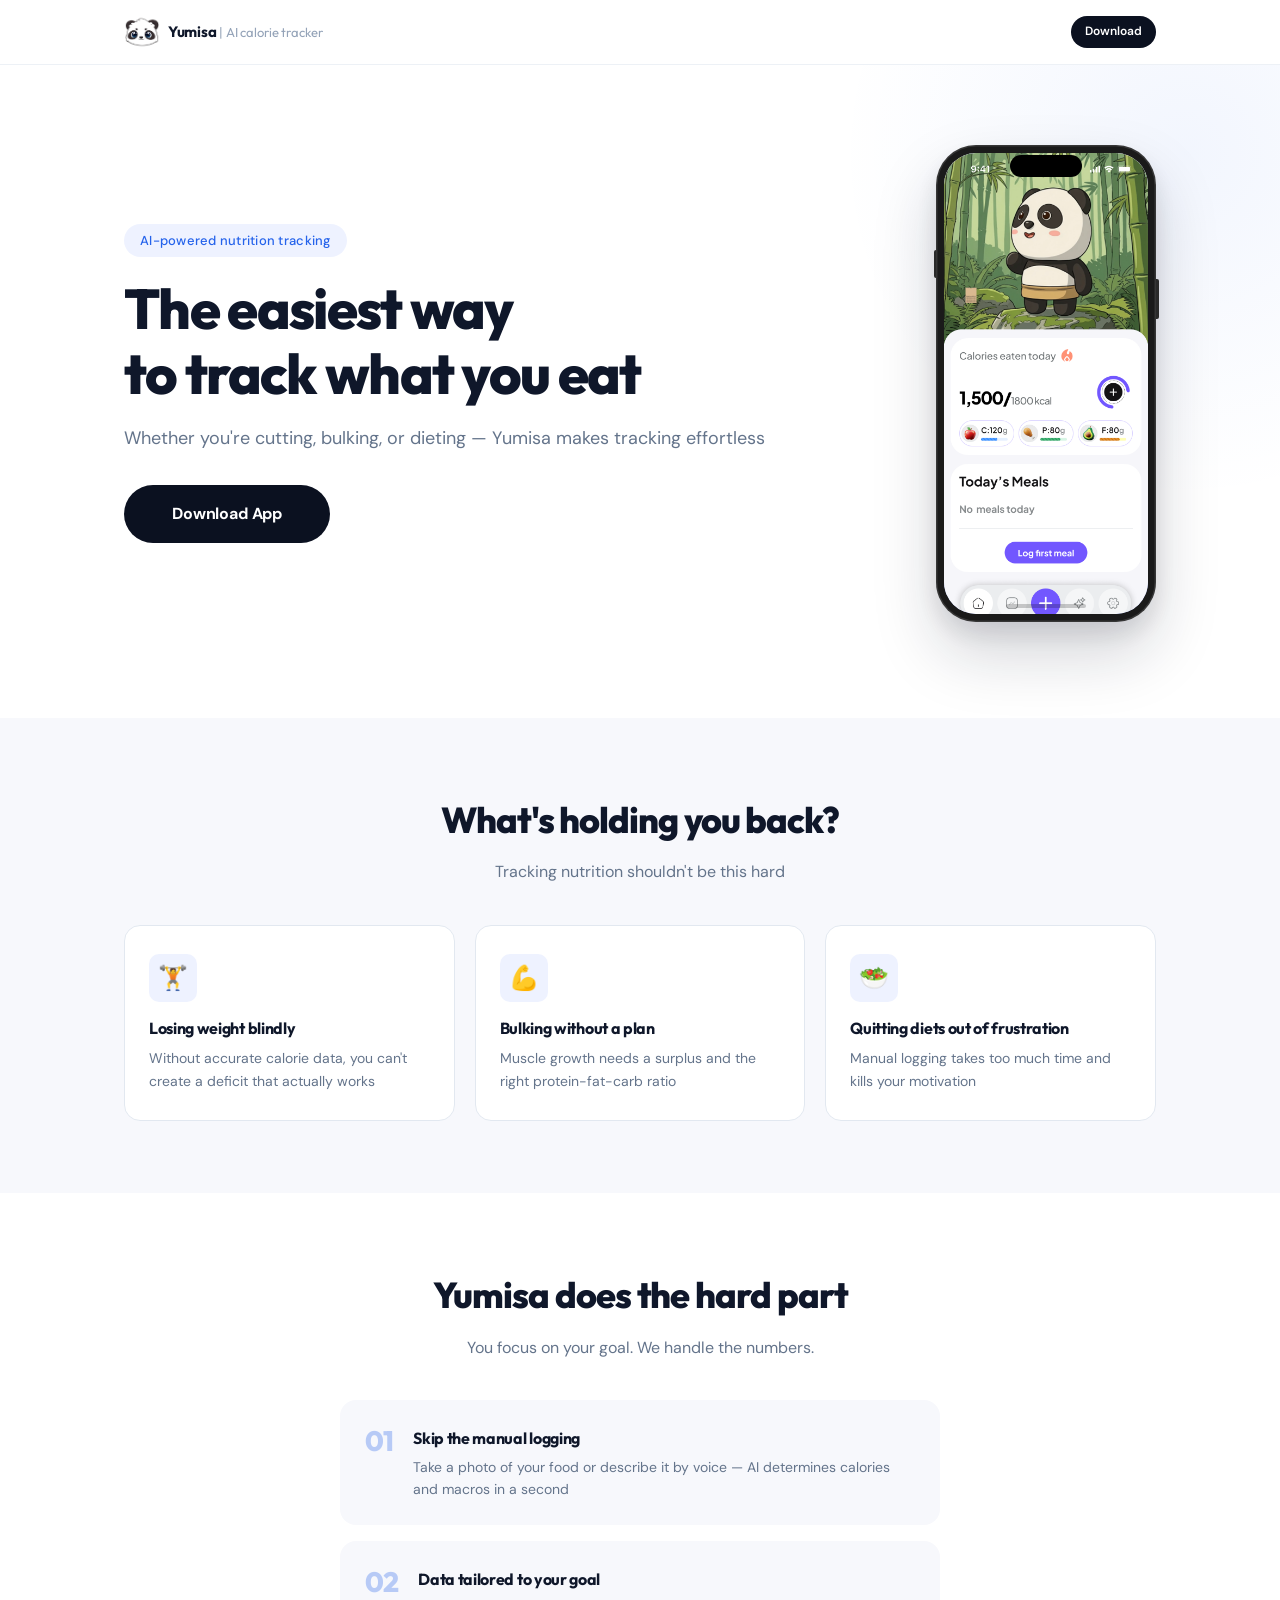
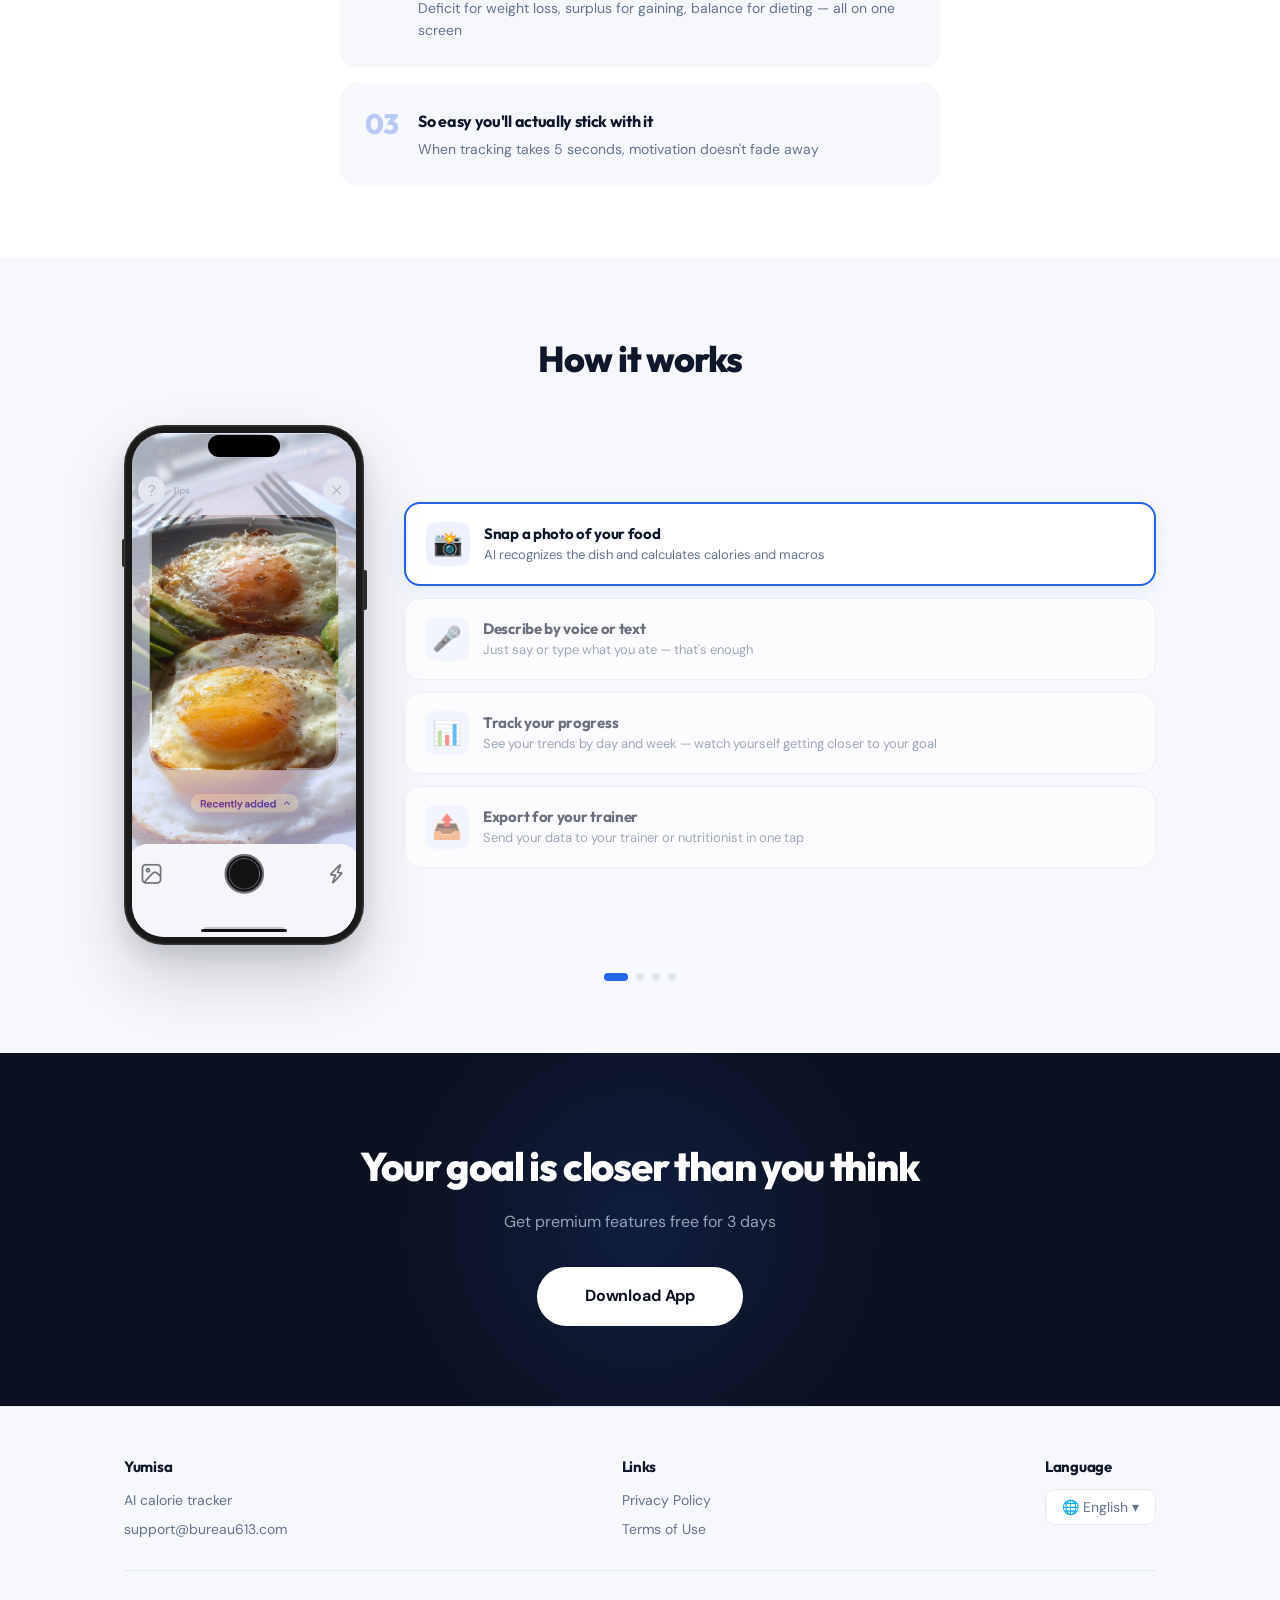
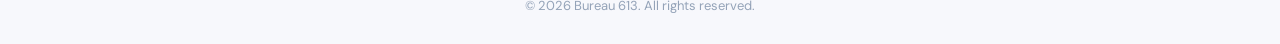
==== commit 73bf75ca: "Rebrand to Yumisa, add legal pages, update logo - Replace Bamboo with Yumisa across landing and all " ====
--- a/index.html
+++ b/index.html
@@ -3,9 +3,9 @@
 <head>
   <meta charset="UTF-8">
   <meta name="viewport" content="width=device-width, initial-scale=1.0">
-  <title>Bamboo — AI Calorie Tracker by Photo | Weight Loss, Muscle Gain, Diet Control</title>
-  <meta name="description" content="Snap a photo of your food — get instant calorie and macro breakdown. Lose weight, gain muscle, or stick to your diet with Bamboo.">
-  <meta property="og:title" content="Bamboo — AI Calorie Tracker by Photo">
+  <title>Yumisa — AI Calorie Tracker by Photo | Weight Loss, Muscle Gain, Diet Control</title>
+  <meta name="description" content="Snap a photo of your food — get instant calorie and macro breakdown. Lose weight, gain muscle, or stick to your diet with Yumisa.">
+  <meta property="og:title" content="Yumisa — AI Calorie Tracker by Photo">
   <meta property="og:description" content="Nutrition tracking made simple. Snap a photo — AI calculates calories and macros.">
   <meta property="og:type" content="website">
   <meta property="og:locale" content="en_US">
@@ -19,8 +19,8 @@
   <header class="header">
     <div class="container header__inner">
       <a href="/" class="header__logo">
-        <div class="header__logo-icon">🎋</div>
-        <span class="header__logo-text"><strong>Bamboo</strong> <span class="header__logo-divider">|</span> <span class="header__logo-tagline">AI calorie tracker</span></span>
+        <img src="logo.png" alt="Yumisa logo" class="header__logo-icon">
+        <span class="header__logo-text"><strong>Yumisa</strong> <span class="header__logo-divider">|</span> <span class="header__logo-tagline">AI calorie tracker</span></span>
       </a>
       <a href="https://apps.apple.com/" class="header__cta" target="_blank" rel="noopener" data-i18n="header_cta">Download</a>
     </div>
@@ -33,7 +33,7 @@
         <div class="hero__content anim-fade" data-anim="fade-up">
           <div class="hero__badge" data-i18n="hero_badge">AI-powered nutrition tracking</div>
           <h1 class="hero__title" data-i18n="hero_title">The easiest way<br>to track what you eat</h1>
-          <p class="hero__subtitle" data-i18n="hero_subtitle">Whether you're cutting, bulking, or dieting — Bamboo makes tracking effortless</p>
+          <p class="hero__subtitle" data-i18n="hero_subtitle">Whether you're cutting, bulking, or dieting — Yumisa makes tracking effortless</p>
           <div class="download-wrap">
             <a href="https://apps.apple.com/" class="download-button" target="_blank" rel="noopener" data-i18n="download_app">Download App</a>
           </div>
@@ -42,7 +42,7 @@
           <div class="phone-frame">
             <div class="phone-frame__notch"></div>
             <div class="phone-frame__screen">
-              <img src="hero-screen.png" alt="Bamboo app — calorie tracking dashboard" class="phone-frame__img">
+              <img src="hero-screen.png" alt="Yumisa app — calorie tracking dashboard" class="phone-frame__img">
             </div>
           </div>
         </div>
@@ -75,7 +75,7 @@
 
     <section class="solution">
       <div class="container">
-        <h2 class="section-title anim-fade" data-anim="fade-up" data-i18n="solution_title">Bamboo does the hard part</h2>
+        <h2 class="section-title anim-fade" data-anim="fade-up" data-i18n="solution_title">Yumisa does the hard part</h2>
         <p class="section-subtitle anim-fade" data-anim="fade-up" data-i18n="solution_subtitle">You focus on your goal. We handle the numbers.</p>
         <div class="solution__list">
           <div class="solution-item anim-fade" data-anim="fade-up" style="animation-delay: 0s">
@@ -174,14 +174,14 @@
   <footer class="footer">
     <div class="container footer__inner">
       <div class="footer__col">
-        <strong class="footer__heading">Bamboo</strong>
+        <strong class="footer__heading">Yumisa</strong>
         <span class="footer__text">AI calorie tracker</span>
         <a href="mailto:support@bureau613.com" class="footer__link">support@bureau613.com</a>
       </div>
       <div class="footer__col">
         <strong class="footer__heading" data-i18n="footer_links">Links</strong>
-        <a href="#" class="footer__link" data-i18n="footer_privacy">Privacy Policy</a>
-        <a href="#" class="footer__link" data-i18n="footer_terms">Terms of Use</a>
+        <a href="privacy-policy.html" class="footer__link" data-i18n="footer_privacy">Privacy Policy</a>
+        <a href="terms-of-use.html" class="footer__link" data-i18n="footer_terms">Terms of Use</a>
       </div>
       <div class="footer__col">
         <strong class="footer__heading" data-i18n="footer_lang_label">Language</strong>
@@ -211,7 +211,7 @@
         header_cta: 'Download',
         hero_badge: 'AI-powered nutrition tracking',
         hero_title: 'The easiest way<br>to track what you eat',
-        hero_subtitle: "Whether you're cutting, bulking, or dieting — Bamboo makes tracking effortless",
+        hero_subtitle: "Whether you're cutting, bulking, or dieting — Yumisa makes tracking effortless",
         download_app: 'Download App',
         pains_title: "What's holding you back?",
         pains_subtitle: "Tracking nutrition shouldn't be this hard",
@@ -221,7 +221,7 @@
         pain2_text: 'Muscle growth needs a surplus and the right protein-fat-carb ratio',
         pain3_title: 'Quitting diets out of frustration',
         pain3_text: 'Manual logging takes too much time and kills your motivation',
-        solution_title: 'Bamboo does the hard part',
+        solution_title: 'Yumisa does the hard part',
         solution_subtitle: 'You focus on your goal. We handle the numbers.',
         sol1_title: 'Skip the manual logging',
         sol1_text: 'Take a photo of your food or describe it by voice — AI determines calories and macros in a second',
@@ -251,7 +251,7 @@
         header_cta: 'Скачать',
         hero_badge: 'Умный трекер питания на базе AI',
         hero_title: 'Самый простой способ<br>следить за питанием',
-        hero_subtitle: 'Худей, набирай массу или придерживайся диеты — Bamboo делает контроль питания простым',
+        hero_subtitle: 'Худей, набирай массу или придерживайся диеты — Yumisa делает контроль питания простым',
         download_app: 'Скачать приложение',
         pains_title: 'Что мешает достичь цели?',
         pains_subtitle: 'Контроль питания не должен быть таким сложным',
@@ -261,7 +261,7 @@
         pain2_text: 'Для роста мышц нужен профицит и правильное соотношение белков, жиров и углеводов',
         pain3_title: 'Бросаешь диету от усталости',
         pain3_text: 'Записывать каждый продукт вручную — долго и убивает мотивацию',
-        solution_title: 'Bamboo берёт рутину на себя',
+        solution_title: 'Yumisa берёт рутину на себя',
         solution_subtitle: 'Ты фокусируешься на цели — приложение считает за тебя',
         sol1_title: 'Забудь про ручной ввод',
         sol1_text: 'Сфотографируй еду или опиши голосом — AI определит калории и БЖУ за секунду',
@@ -291,7 +291,7 @@
         header_cta: 'Laden',
         hero_badge: 'KI-gestütztes Ernährungs-Tracking',
         hero_title: 'Kalorien zählen<br>war noch nie so einfach',
-        hero_subtitle: 'Abnehmen, Muskeln aufbauen oder Diät halten — Bamboo macht Ernährungstracking mühelos',
+        hero_subtitle: 'Abnehmen, Muskeln aufbauen oder Diät halten — Yumisa macht Ernährungstracking mühelos',
         download_app: 'App herunterladen',
         pains_title: 'Was hält dich zurück?',
         pains_subtitle: 'Ernährung tracken sollte nicht so kompliziert sein',
@@ -301,7 +301,7 @@
         pain2_text: 'Für Muskelwachstum brauchst du einen Überschuss und das richtige Verhältnis von Protein, Fett und Kohlenhydraten',
         pain3_title: 'Diäten aufgeben aus Frust',
         pain3_text: 'Jedes Lebensmittel einzeln einzutragen kostet zu viel Zeit und Motivation',
-        solution_title: 'Bamboo übernimmt die Arbeit',
+        solution_title: 'Yumisa übernimmt die Arbeit',
         solution_subtitle: 'Du konzentrierst dich auf dein Ziel. Wir kümmern uns um die Zahlen.',
         sol1_title: 'Schluss mit manuellem Eintragen',
         sol1_text: 'Fotografiere dein Essen oder beschreibe es per Sprache — die KI berechnet Kalorien und Makros in Sekunden',
@@ -331,7 +331,7 @@
         header_cta: 'Baixar',
         hero_badge: 'Acompanhamento nutricional com IA',
         hero_title: 'O jeito mais fácil<br>de acompanhar sua alimentação',
-        hero_subtitle: 'Emagrecendo, ganhando massa ou seguindo dieta — o Bamboo facilita o controle nutricional',
+        hero_subtitle: 'Emagrecendo, ganhando massa ou seguindo dieta — o Yumisa facilita o controle nutricional',
         download_app: 'Baixar App',
         pains_title: 'O que está te impedindo?',
         pains_subtitle: 'Controlar a alimentação não deveria ser tão difícil',
@@ -341,7 +341,7 @@
         pain2_text: 'Para crescer, você precisa de superávit e a proporção certa de proteínas, gorduras e carboidratos',
         pain3_title: 'Desistir da dieta por frustração',
         pain3_text: 'Registrar cada alimento manualmente consome tempo demais e acaba com a motivação',
-        solution_title: 'O Bamboo faz o trabalho pesado',
+        solution_title: 'O Yumisa faz o trabalho pesado',
         solution_subtitle: 'Você foca no seu objetivo. A gente cuida dos números.',
         sol1_title: 'Esqueça o registro manual',
         sol1_text: 'Tire uma foto da comida ou descreva por voz — a IA calcula calorias e macros em segundos',
@@ -371,7 +371,7 @@
         header_cta: 'Télécharger',
         hero_badge: 'Suivi nutritionnel propulsé par l\'IA',
         hero_title: 'La façon la plus simple<br>de suivre votre alimentation',
-        hero_subtitle: 'Perte de poids, prise de masse ou régime — Bamboo simplifie le suivi nutritionnel',
+        hero_subtitle: 'Perte de poids, prise de masse ou régime — Yumisa simplifie le suivi nutritionnel',
         download_app: 'Télécharger l\'app',
         pains_title: 'Qu\'est-ce qui vous freine ?',
         pains_subtitle: 'Suivre son alimentation ne devrait pas être aussi compliqué',
@@ -381,7 +381,7 @@
         pain2_text: 'La croissance musculaire exige un surplus et le bon ratio protéines-lipides-glucides',
         pain3_title: 'Abandonner ses régimes par frustration',
         pain3_text: 'Saisir chaque aliment manuellement prend trop de temps et tue la motivation',
-        solution_title: 'Bamboo s\'occupe du plus dur',
+        solution_title: 'Yumisa s\'occupe du plus dur',
         solution_subtitle: 'Concentrez-vous sur votre objectif. On gère les chiffres.',
         sol1_title: 'Fini la saisie manuelle',
         sol1_text: 'Prenez en photo votre repas ou décrivez-le à la voix — l\'IA calcule calories et macros en une seconde',
@@ -411,7 +411,7 @@
         header_cta: 'تحميل',
         hero_badge: 'تتبع غذائي مدعوم بالذكاء الاصطناعي',
         hero_title: 'أسهل طريقة<br>لتتبع ما تأكله',
-        hero_subtitle: 'سواء كنت تخسر وزناً أو تبني عضلات أو تتبع حمية — بامبو يجعل التتبع سهلاً',
+        hero_subtitle: 'سواء كنت تخسر وزناً أو تبني عضلات أو تتبع حمية — Yumisa يجعل التتبع سهلاً',
         download_app: 'تحميل التطبيق',
         pains_title: 'ما الذي يعيقك؟',
         pains_subtitle: 'تتبع التغذية لا ينبغي أن يكون بهذه الصعوبة',
@@ -421,7 +421,7 @@
         pain2_text: 'نمو العضلات يحتاج فائضاً غذائياً والنسبة الصحيحة من البروتين والدهون والكربوهيدرات',
         pain3_title: 'التخلي عن الحمية بسبب التعقيد',
         pain3_text: 'تسجيل كل وجبة يدوياً يستهلك وقتاً كبيراً ويقتل الحافز',
-        solution_title: 'بامبو يتولى الجزء الصعب',
+        solution_title: 'Yumisa يتولى الجزء الصعب',
         solution_subtitle: 'ركّز على هدفك. نحن نتولى الأرقام.',
         sol1_title: 'تخلّص من التسجيل اليدوي',
         sol1_text: 'صوّر وجبتك أو صِفها بصوتك — الذكاء الاصطناعي يحسب السعرات والعناصر الغذائية في ثانية',
@@ -498,7 +498,7 @@
       if (typeof activateFeature === 'function') activateFeature(currentFeature);
 
       // Persist choice
-      try { localStorage.setItem('bamboo-lang', lang); } catch (e) {}
+      try { localStorage.setItem('yumisa-lang', lang); } catch (e) {}
     }
 
     /* === Language Picker === */
@@ -596,7 +596,7 @@
 
     /* === Init: restore saved language === */
     try {
-      var saved = localStorage.getItem('bamboo-lang');
+      var saved = localStorage.getItem('yumisa-lang');
       if (saved && T[saved]) setLang(saved);
     } catch (e) {}
   })();
--- a/styles.css
+++ b/styles.css
@@ -109,14 +109,11 @@
 }
 
 .header__logo-icon {
-  font-size: 22px;
   width: 36px;
   height: 36px;
-  background: var(--color-icon-bg);
-  border-radius: var(--radius-sm);
-  display: flex;
-  align-items: center;
-  justify-content: center;
+  object-fit: contain;
+  display: block;
+  flex-shrink: 0;
 }
 
 .header__logo-text {
@@ -1041,3 +1038,222 @@
     justify-content: space-between;
   }
 }
+
+/* === Legal pages (Privacy / Terms) === */
+.legal {
+  padding: 48px 0 96px;
+  background: var(--color-bg);
+}
+
+.legal__inner {
+  max-width: 760px;
+  margin: 0 auto;
+}
+
+.legal__back {
+  display: inline-flex;
+  align-items: center;
+  gap: 6px;
+  font-size: 14px;
+  color: var(--color-text-secondary);
+  margin-bottom: 32px;
+  transition: color 0.2s;
+}
+
+.legal__back:hover {
+  color: var(--color-accent);
+}
+
+.legal__title {
+  font-family: var(--font-display);
+  font-size: 40px;
+  font-weight: 800;
+  letter-spacing: -0.03em;
+  line-height: 1.15;
+  margin-bottom: 10px;
+  color: var(--color-text);
+}
+
+.legal__meta {
+  font-size: 14px;
+  color: var(--color-text-secondary);
+  margin-bottom: 28px;
+}
+
+.legal__intro {
+  font-size: 17px;
+  line-height: 1.7;
+  color: var(--color-text);
+  margin-bottom: 20px;
+}
+
+.legal h2 {
+  font-family: var(--font-display);
+  font-size: 24px;
+  font-weight: 700;
+  letter-spacing: -0.02em;
+  margin-top: 56px;
+  margin-bottom: 16px;
+  color: var(--color-text);
+  line-height: 1.3;
+}
+
+.legal h3 {
+  font-family: var(--font-display);
+  font-size: 18px;
+  font-weight: 700;
+  margin-top: 32px;
+  margin-bottom: 12px;
+  color: var(--color-text);
+}
+
+.legal p {
+  font-size: 16px;
+  line-height: 1.7;
+  color: var(--color-text);
+  margin-bottom: 16px;
+}
+
+.legal ul,
+.legal ol {
+  padding-left: 22px;
+  margin-bottom: 18px;
+}
+
+.legal li {
+  font-size: 16px;
+  line-height: 1.7;
+  margin-bottom: 6px;
+}
+
+.legal strong {
+  font-weight: 700;
+  color: var(--color-text);
+}
+
+.legal a {
+  color: var(--color-accent);
+  text-decoration: underline;
+  text-underline-offset: 2px;
+  word-break: break-word;
+}
+
+.legal a:hover {
+  text-decoration: none;
+}
+
+.legal blockquote {
+  border-left: 3px solid var(--color-accent);
+  background: var(--color-bg-alt);
+  padding: 16px 22px;
+  border-radius: 0 var(--radius-sm) var(--radius-sm) 0;
+  margin: 24px 0 28px;
+}
+
+.legal blockquote p {
+  margin-bottom: 0;
+  font-size: 15px;
+  line-height: 1.65;
+}
+
+.legal hr {
+  border: 0;
+  height: 1px;
+  background: var(--color-border);
+  margin: 40px 0;
+}
+
+.legal__toc {
+  background: var(--color-bg-alt);
+  border-radius: var(--radius-md);
+  padding: 22px 28px;
+  margin: 24px 0 0;
+}
+
+.legal__toc-title {
+  font-family: var(--font-display);
+  font-size: 15px;
+  font-weight: 700;
+  letter-spacing: 0.02em;
+  text-transform: uppercase;
+  color: var(--color-text-secondary);
+  margin-bottom: 14px;
+}
+
+.legal__toc ol {
+  margin-bottom: 0;
+  padding-left: 20px;
+}
+
+.legal__toc li {
+  margin-bottom: 4px;
+  font-size: 15px;
+  line-height: 1.55;
+}
+
+.legal__toc a {
+  color: var(--color-text);
+  text-decoration: none;
+}
+
+.legal__toc a:hover {
+  color: var(--color-accent);
+  text-decoration: underline;
+}
+
+.legal__table-wrap {
+  overflow-x: auto;
+  margin: 22px 0 28px;
+  border-radius: var(--radius-sm);
+  border: 1px solid var(--color-border);
+}
+
+.legal table {
+  width: 100%;
+  border-collapse: collapse;
+  font-size: 14px;
+  min-width: 480px;
+}
+
+.legal th,
+.legal td {
+  padding: 12px 16px;
+  text-align: left;
+  vertical-align: top;
+  border-bottom: 1px solid var(--color-border);
+  line-height: 1.55;
+}
+
+.legal th {
+  background: var(--color-bg-alt);
+  font-weight: 700;
+  font-family: var(--font-display);
+  letter-spacing: -0.01em;
+}
+
+.legal tr:last-child td {
+  border-bottom: 0;
+}
+
+@media (max-width: 640px) {
+  .legal {
+    padding: 32px 0 64px;
+  }
+
+  .legal__title {
+    font-size: 32px;
+  }
+
+  .legal h2 {
+    font-size: 22px;
+    margin-top: 44px;
+  }
+
+  .legal h3 {
+    font-size: 17px;
+  }
+
+  .legal__toc {
+    padding: 18px 22px;
+  }
+}
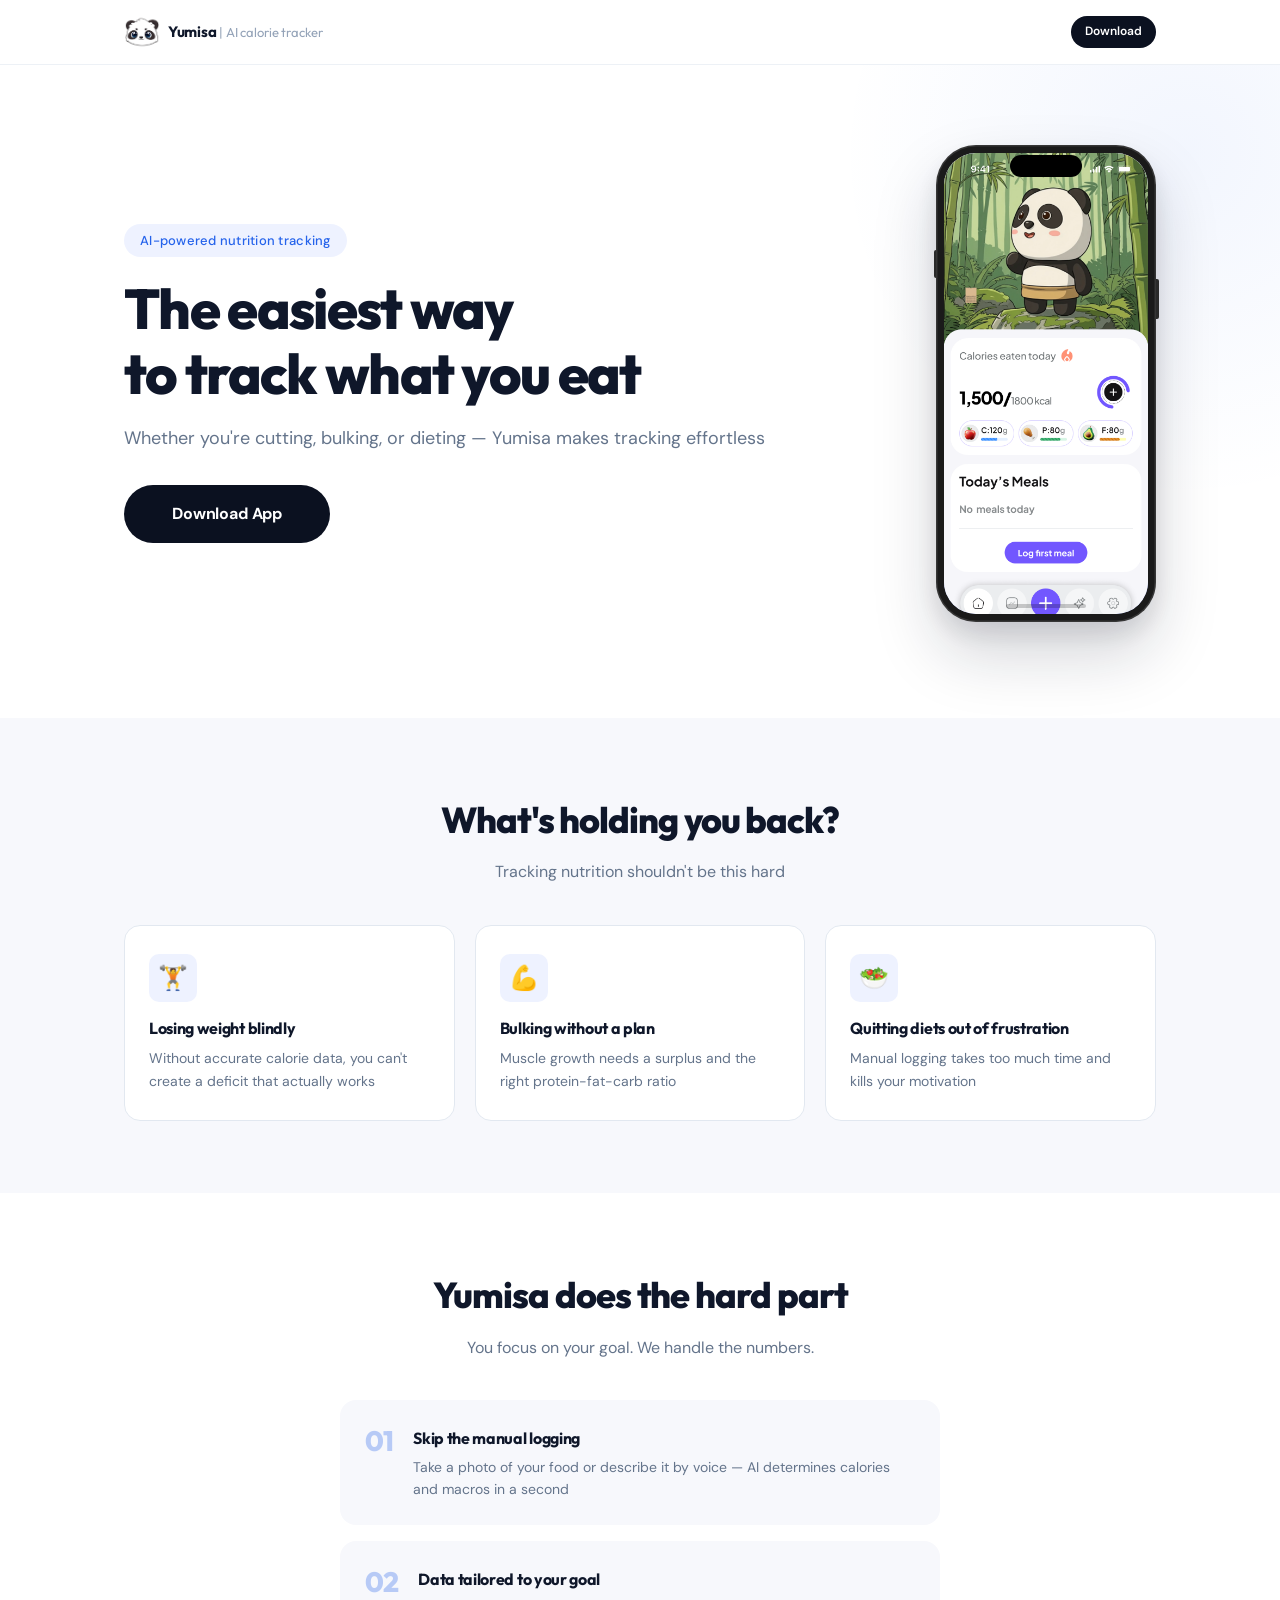
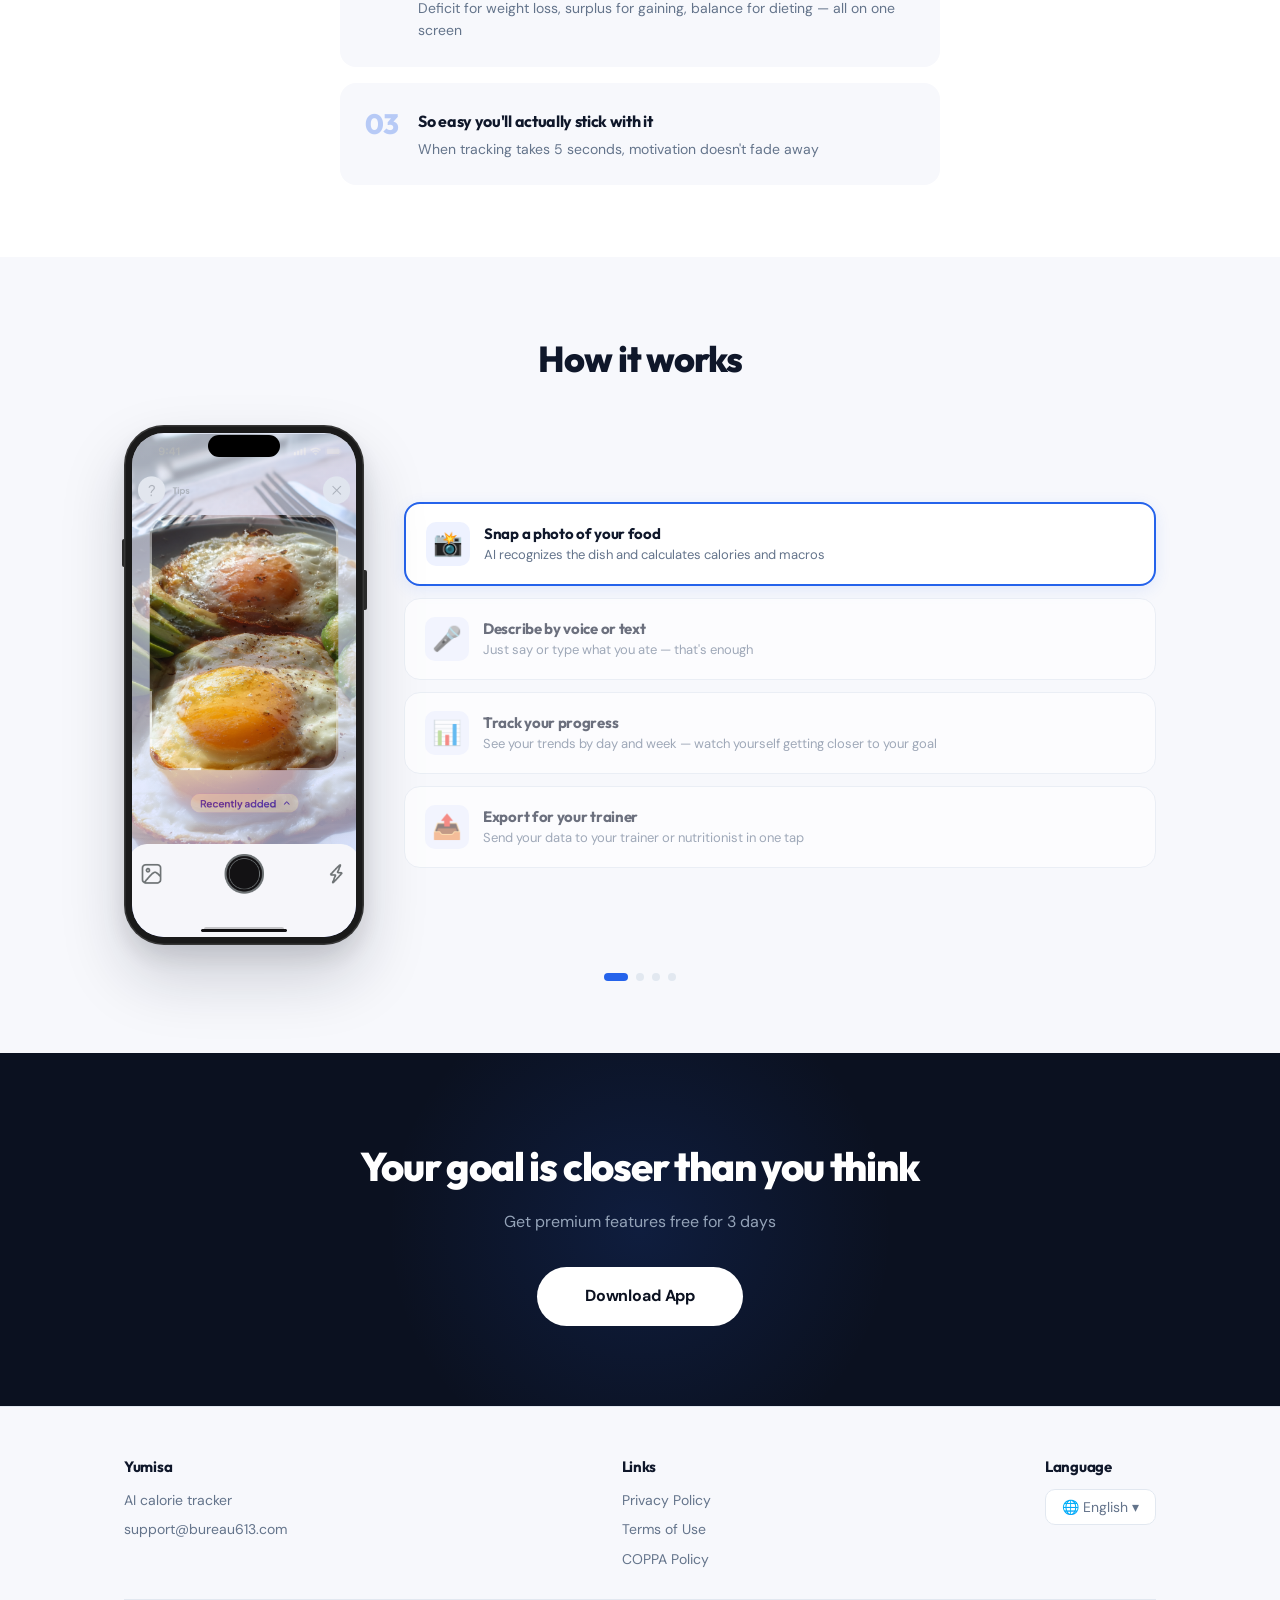
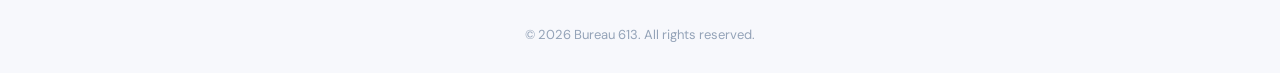
==== commit 4a051762: "Add COPPA policy page, link it from all footers, clarify cookie usage - New coppa-policy.html built " ====
--- a/index.html
+++ b/index.html
@@ -182,6 +182,7 @@
         <strong class="footer__heading" data-i18n="footer_links">Links</strong>
         <a href="privacy-policy.html" class="footer__link" data-i18n="footer_privacy">Privacy Policy</a>
         <a href="terms-of-use.html" class="footer__link" data-i18n="footer_terms">Terms of Use</a>
+        <a href="coppa-policy.html" class="footer__link" data-i18n="footer_coppa">COPPA Policy</a>
       </div>
       <div class="footer__col">
         <strong class="footer__heading" data-i18n="footer_lang_label">Language</strong>
@@ -243,6 +244,7 @@
         footer_links: 'Links',
         footer_privacy: 'Privacy Policy',
         footer_terms: 'Terms of Use',
+        footer_coppa: 'COPPA Policy',
         footer_lang_label: 'Language',
         footer_copy: '&copy; 2026 Bureau 613. All rights reserved.',
         lang_name: 'English'
@@ -283,6 +285,7 @@
         footer_links: 'Ссылки',
         footer_privacy: 'Политика конфиденциальности',
         footer_terms: 'Условия использования',
+        footer_coppa: 'Политика COPPA',
         footer_lang_label: 'Язык',
         footer_copy: '&copy; 2026 Bureau 613. Все права защищены.',
         lang_name: 'Русский'
@@ -323,6 +326,7 @@
         footer_links: 'Links',
         footer_privacy: 'Datenschutzrichtlinie',
         footer_terms: 'Nutzungsbedingungen',
+        footer_coppa: 'COPPA-Richtlinie',
         footer_lang_label: 'Sprache',
         footer_copy: '&copy; 2026 Bureau 613. Alle Rechte vorbehalten.',
         lang_name: 'Deutsch'
@@ -363,6 +367,7 @@
         footer_links: 'Links',
         footer_privacy: 'Política de Privacidade',
         footer_terms: 'Termos de Uso',
+        footer_coppa: 'Política COPPA',
         footer_lang_label: 'Idioma',
         footer_copy: '&copy; 2026 Bureau 613. Todos os direitos reservados.',
         lang_name: 'Português'
@@ -403,6 +408,7 @@
         footer_links: 'Liens',
         footer_privacy: 'Politique de confidentialité',
         footer_terms: 'Conditions d\'utilisation',
+        footer_coppa: 'Politique COPPA',
         footer_lang_label: 'Langue',
         footer_copy: '&copy; 2026 Bureau 613. Tous droits réservés.',
         lang_name: 'Français'
@@ -443,6 +449,7 @@
         footer_links: 'روابط',
         footer_privacy: 'سياسة الخصوصية',
         footer_terms: 'شروط الاستخدام',
+        footer_coppa: 'سياسة COPPA',
         footer_lang_label: 'اللغة',
         footer_copy: '&copy; 2026 Bureau 613. جميع الحقوق محفوظة.',
         lang_name: 'العربية'
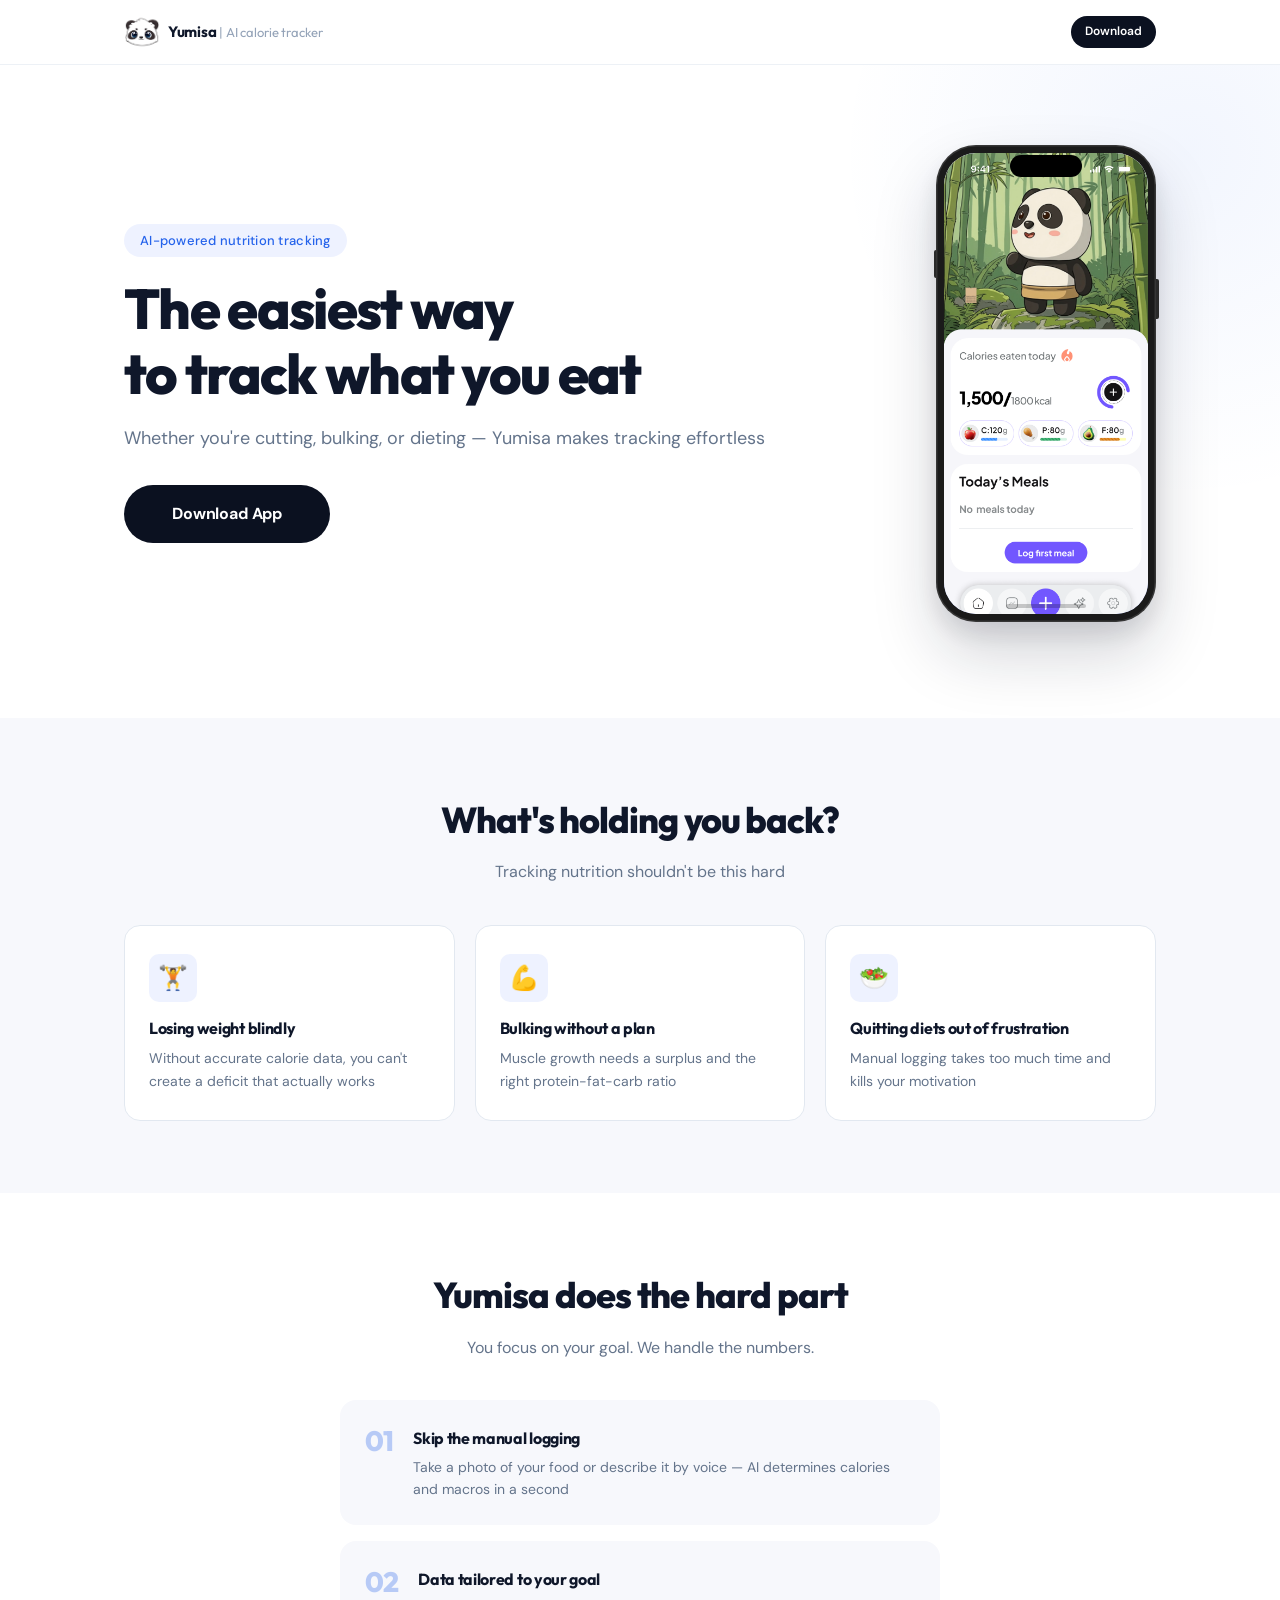
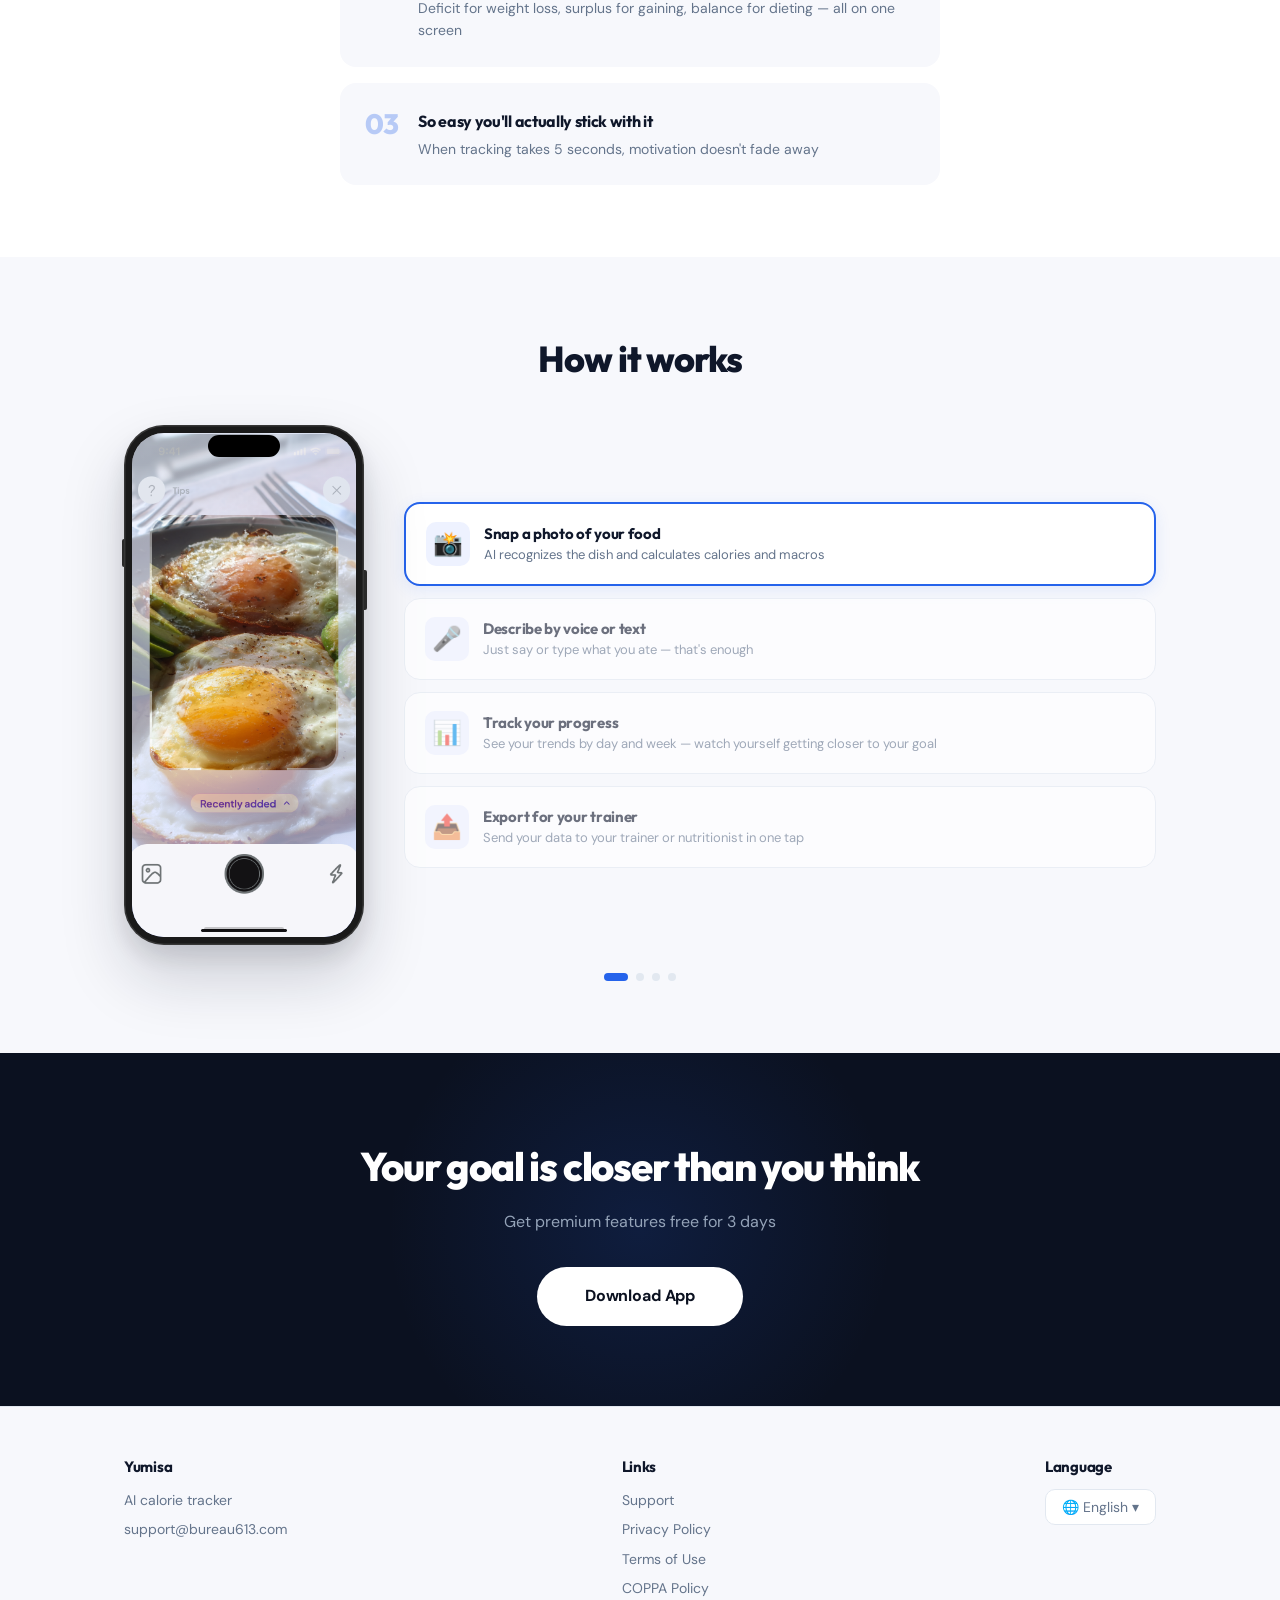
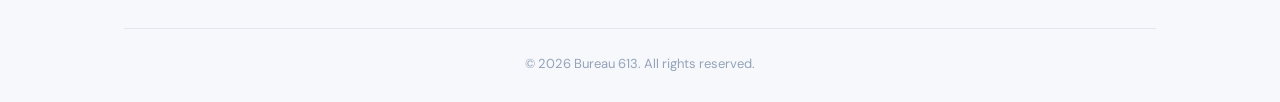
==== commit 4703ced5: "Add Support page for App Store / Google Play release - New support.html with contact card and 10-ite" ====
--- a/index.html
+++ b/index.html
@@ -180,6 +180,7 @@
       </div>
       <div class="footer__col">
         <strong class="footer__heading" data-i18n="footer_links">Links</strong>
+        <a href="support.html" class="footer__link" data-i18n="footer_support">Support</a>
         <a href="privacy-policy.html" class="footer__link" data-i18n="footer_privacy">Privacy Policy</a>
         <a href="terms-of-use.html" class="footer__link" data-i18n="footer_terms">Terms of Use</a>
         <a href="coppa-policy.html" class="footer__link" data-i18n="footer_coppa">COPPA Policy</a>
@@ -242,6 +243,7 @@
         cta_title: 'Your goal is closer than you think',
         cta_subtitle: 'Get premium features free for 3 days',
         footer_links: 'Links',
+        footer_support: 'Support',
         footer_privacy: 'Privacy Policy',
         footer_terms: 'Terms of Use',
         footer_coppa: 'COPPA Policy',
@@ -283,6 +285,7 @@
         cta_title: 'Твоя цель ближе, чем кажется',
         cta_subtitle: 'Получи премиум-функции на 3 дня бесплатно',
         footer_links: 'Ссылки',
+        footer_support: 'Поддержка',
         footer_privacy: 'Политика конфиденциальности',
         footer_terms: 'Условия использования',
         footer_coppa: 'Политика COPPA',
@@ -324,6 +327,7 @@
         cta_title: 'Dein Ziel ist näher als du denkst',
         cta_subtitle: '3 Tage Premium-Funktionen kostenlos testen',
         footer_links: 'Links',
+        footer_support: 'Support',
         footer_privacy: 'Datenschutzrichtlinie',
         footer_terms: 'Nutzungsbedingungen',
         footer_coppa: 'COPPA-Richtlinie',
@@ -365,6 +369,7 @@
         cta_title: 'Seu objetivo está mais perto do que imagina',
         cta_subtitle: 'Teste as funções premium grátis por 3 dias',
         footer_links: 'Links',
+        footer_support: 'Suporte',
         footer_privacy: 'Política de Privacidade',
         footer_terms: 'Termos de Uso',
         footer_coppa: 'Política COPPA',
@@ -406,6 +411,7 @@
         cta_title: 'Votre objectif est plus proche que vous ne le pensez',
         cta_subtitle: 'Profitez des fonctions premium gratuitement pendant 3 jours',
         footer_links: 'Liens',
+        footer_support: 'Assistance',
         footer_privacy: 'Politique de confidentialité',
         footer_terms: 'Conditions d\'utilisation',
         footer_coppa: 'Politique COPPA',
@@ -447,6 +453,7 @@
         cta_title: 'هدفك أقرب مما تتصور',
         cta_subtitle: 'احصل على الميزات المميزة مجاناً لمدة 3 أيام',
         footer_links: 'روابط',
+        footer_support: 'الدعم',
         footer_privacy: 'سياسة الخصوصية',
         footer_terms: 'شروط الاستخدام',
         footer_coppa: 'سياسة COPPA',
--- a/styles.css
+++ b/styles.css
@@ -1257,3 +1257,68 @@
     padding: 18px 22px;
   }
 }
+
+/* === Support page contact card === */
+.support__contact {
+  background: var(--color-bg-alt);
+  border: 1px solid var(--color-border);
+  border-radius: var(--radius-md);
+  padding: 24px 28px;
+  margin: 8px 0 40px;
+}
+
+.support__contact-row {
+  display: grid;
+  grid-template-columns: 1fr;
+  gap: 16px;
+}
+
+@media (min-width: 640px) {
+  .support__contact-row {
+    grid-template-columns: repeat(3, 1fr);
+    gap: 24px;
+  }
+}
+
+.support__contact-item {
+  display: flex;
+  flex-direction: column;
+  gap: 4px;
+}
+
+.support__contact-label {
+  font-family: var(--font-display);
+  font-size: 12px;
+  font-weight: 700;
+  letter-spacing: 0.08em;
+  text-transform: uppercase;
+  color: var(--color-text-muted);
+}
+
+.support__contact-value {
+  font-size: 16px;
+  font-weight: 600;
+  color: var(--color-text);
+  line-height: 1.45;
+  word-break: break-word;
+}
+
+a.support__contact-value {
+  color: var(--color-accent);
+  text-decoration: none;
+}
+
+a.support__contact-value:hover {
+  text-decoration: underline;
+  text-underline-offset: 2px;
+}
+
+.support__contact-note {
+  margin-top: 18px;
+  padding-top: 16px;
+  border-top: 1px solid var(--color-border);
+  font-size: 14px;
+  color: var(--color-text-secondary);
+  line-height: 1.6;
+  margin-bottom: 0;
+}
